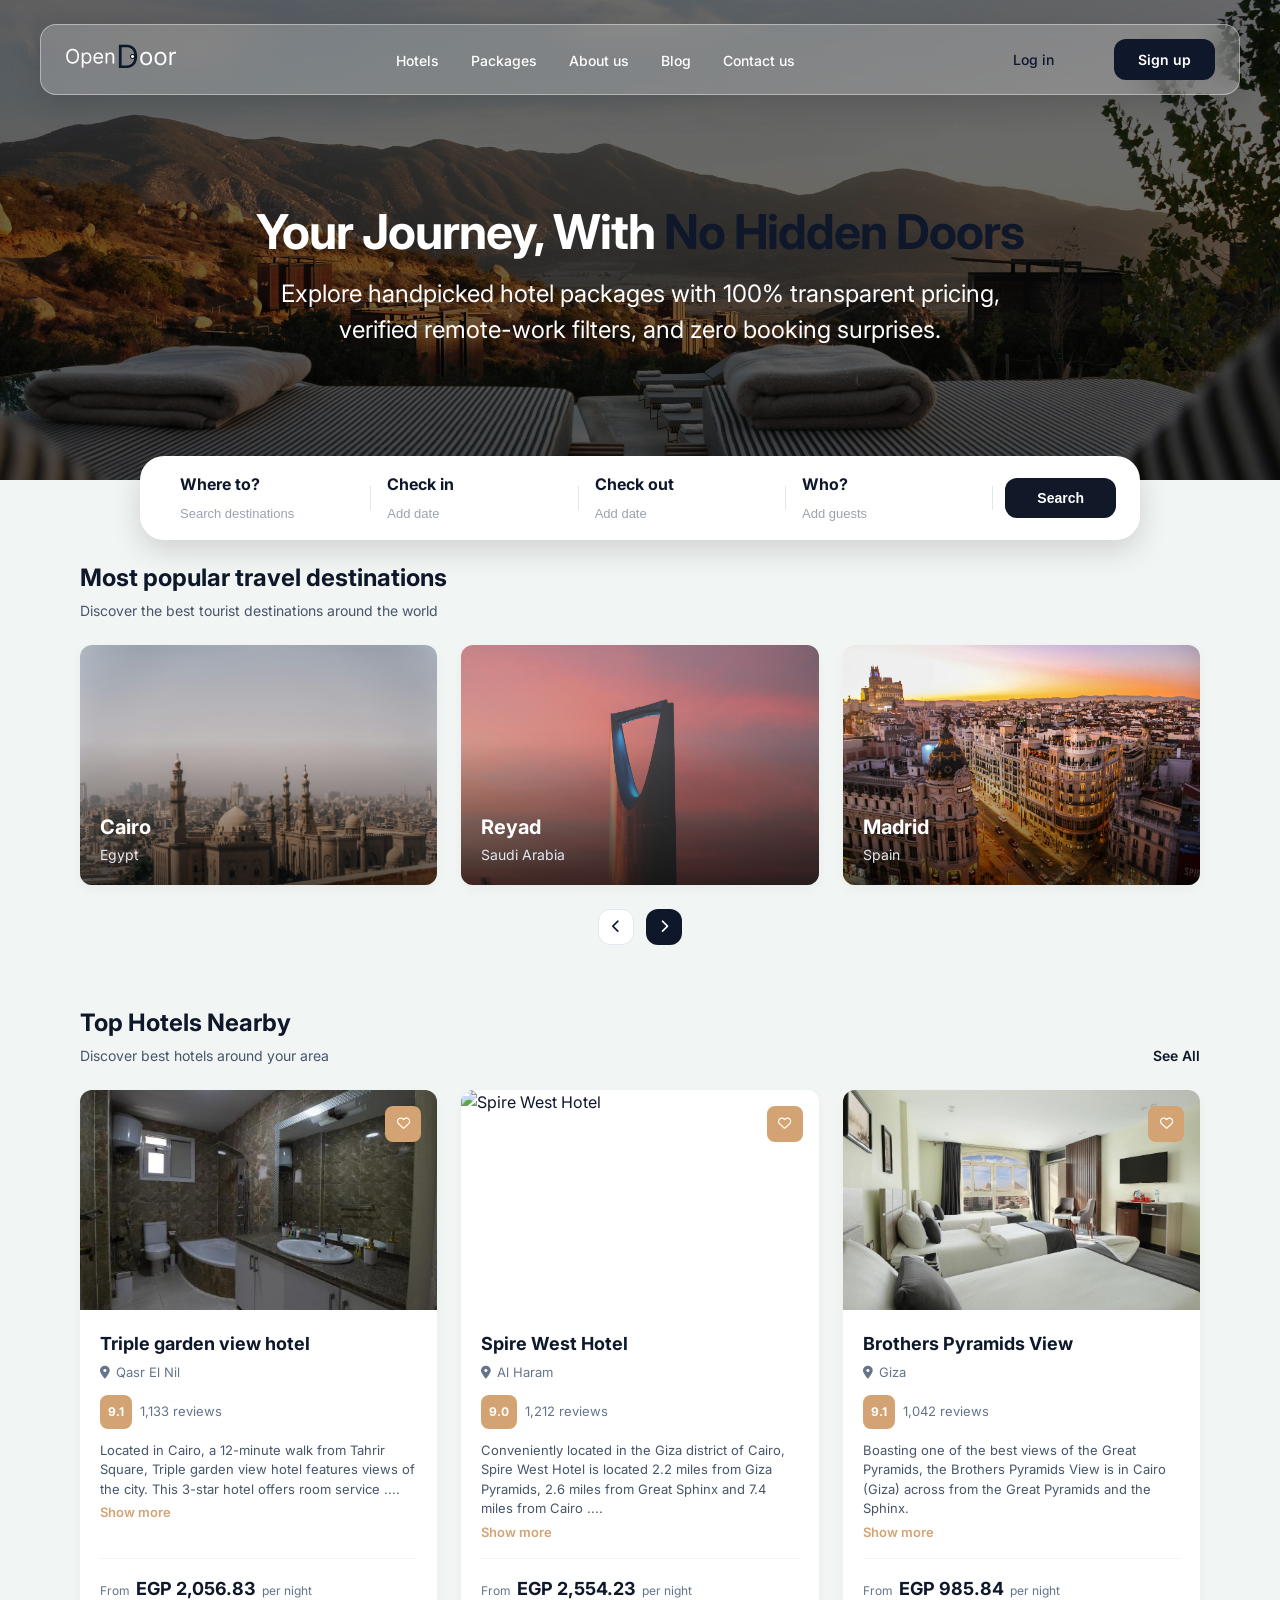
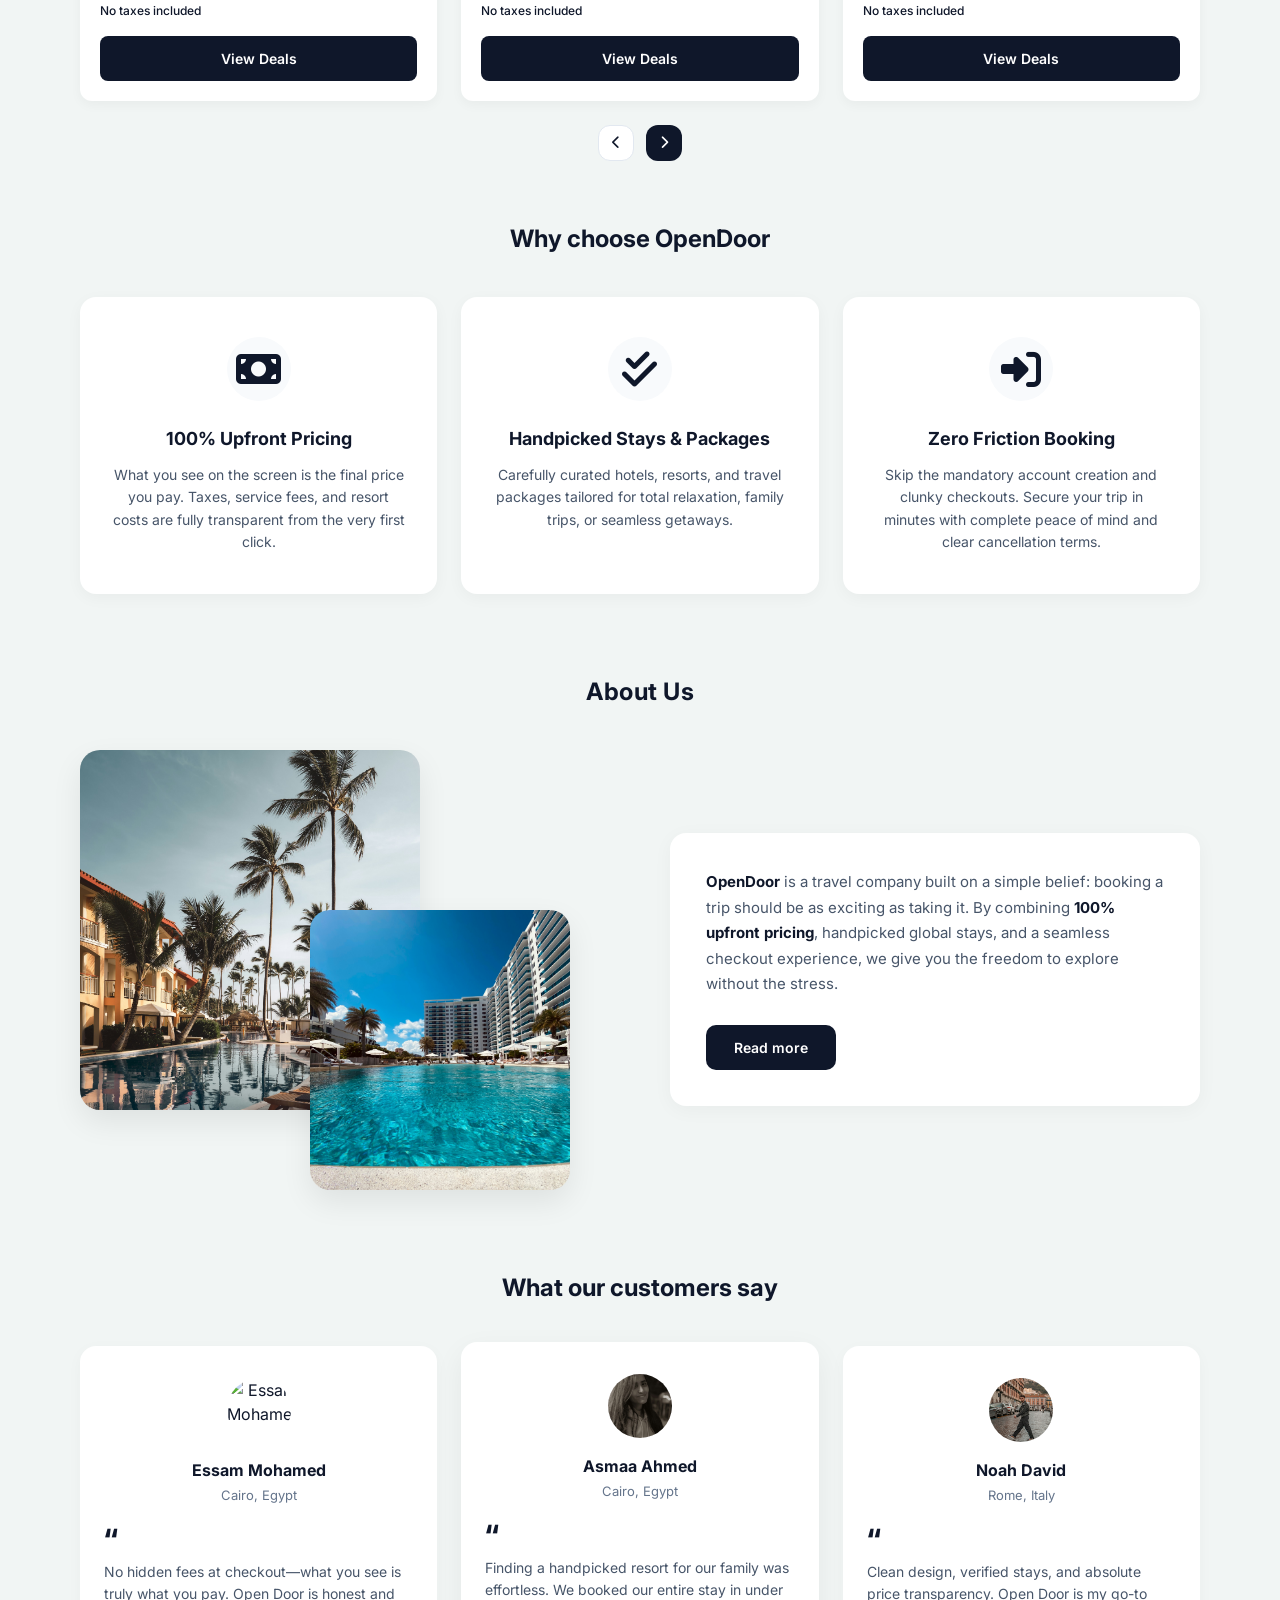
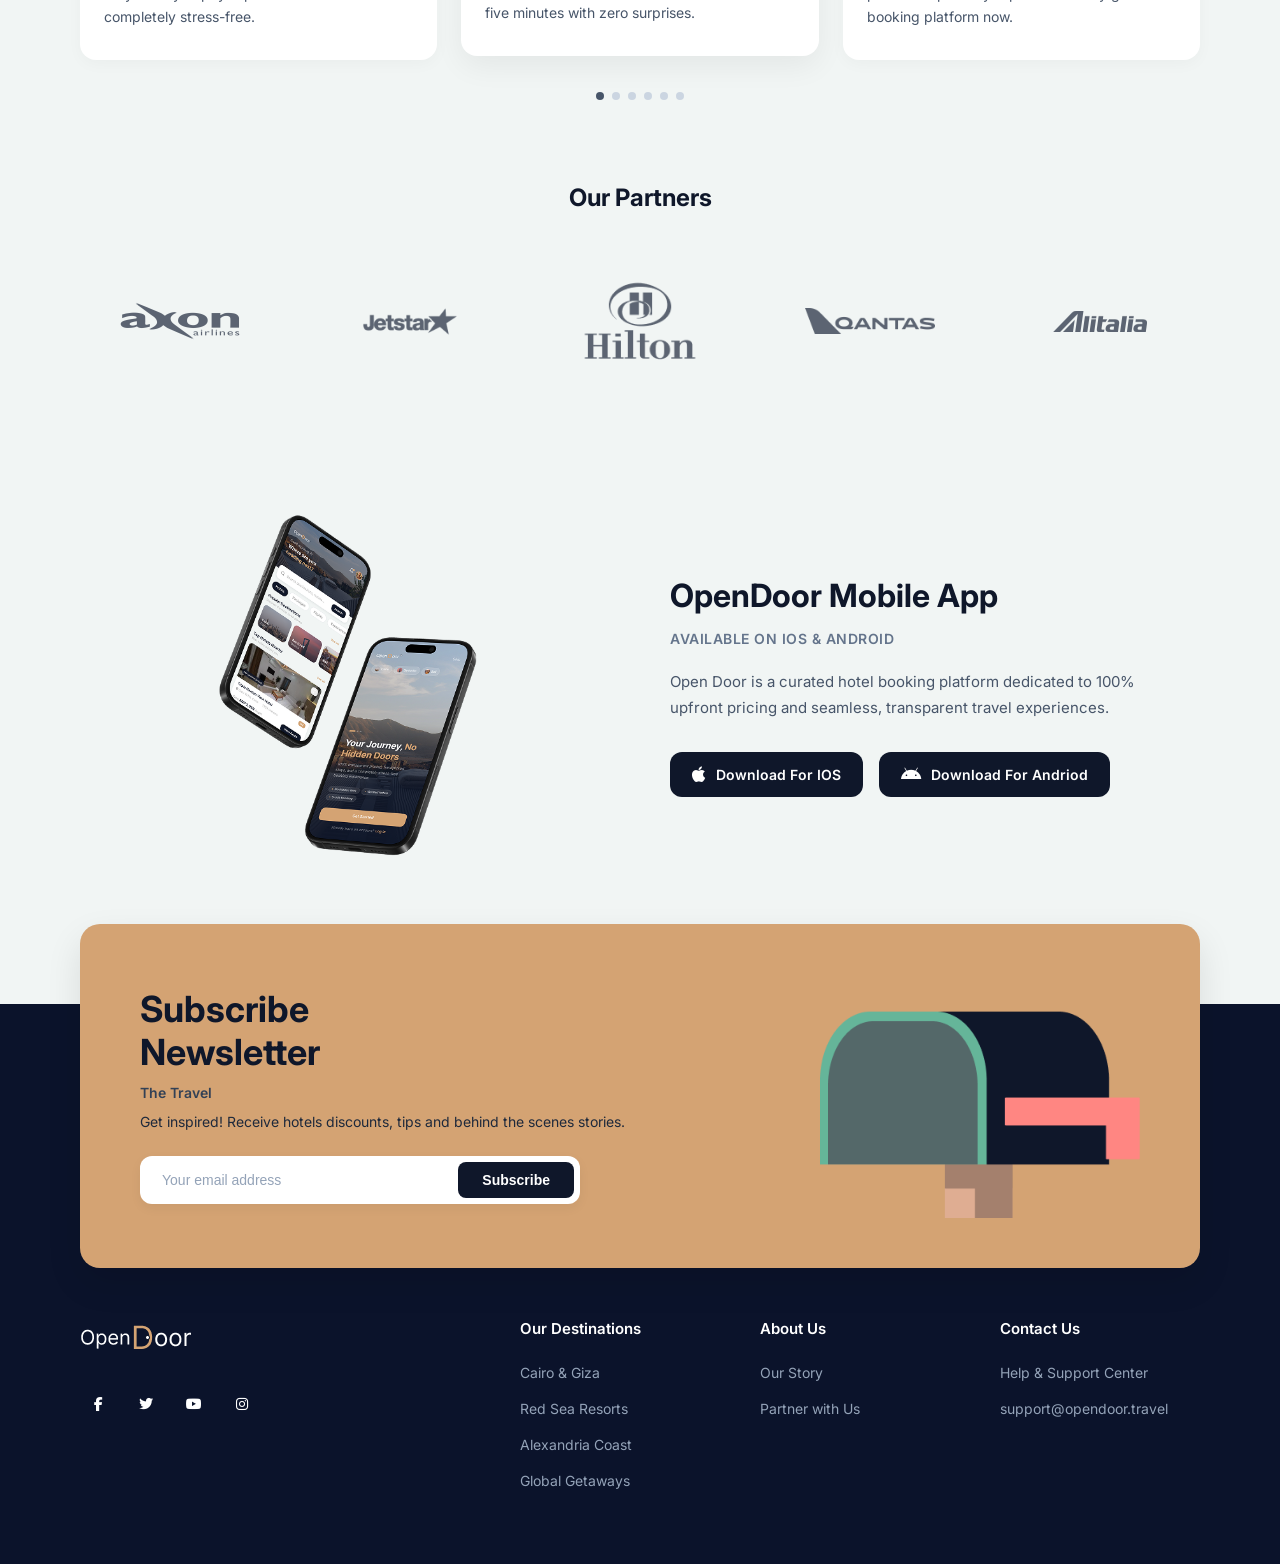
==== index.html @ a9e04923 "Home and Listing page are done." ====
<!DOCTYPE html>
<html lang="en">
<head>
    <meta charset="UTF-8">
    <meta name="viewport" content="width=device-width, initial-scale=1.0">
    <title>OpenDoor</title>
    <link rel="stylesheet" href="css/style.css">
    <!-- Inter Font -->
    <link rel="preconnect" href="https://fonts.googleapis.com">
    <link rel="preconnect" href="https://fonts.gstatic.com" crossorigin>
    <link href="https://fonts.googleapis.com/css2?family=Inter:ital,opsz,wght@0,14..32,100..900;1,14..32,100..900&display=swap" rel="stylesheet">
    <!-- Font awesome -->
    <link rel="stylesheet" href="https://cdnjs.cloudflare.com/ajax/libs/font-awesome/6.4.0/css/all.min.css">
</head>
<body>

    <!-- Hero Section -->
     <section class="hero-section">
        <!-- Navigation Bar -->
        <nav class="navbar">
            <!-- 1. Left Column: Logo -->
            <div class="nav-left">
                <a href="index.html" class="logo"><img src="assets/imgs/Logo Nav.png" alt="OpenDoor Logo"></a>
            </div>

            <!-- 2. Middle Column: Navigation Links -->
            <ul class="nav-links">
                <li><a href="hotels.html" class="active">Hotels</a></li>
                <li><a href="index.html#packages">Packages</a></li>
                <li><a href="index.html#about">About us</a></li>
                <li><a href="#">Blog</a></li>
                <li><a href="index.html">Contact us</a></li>
            </ul>

            <!-- 3. Right Column: Auth Buttons -->
            <div class="nav-right">
                <a href="login.html" class="login-btn">Log in</a>
                <a href="signup.html" class="signup-btn">Sign up</a>
            </div>
        </nav>

         <!-- Hero Content -->
         <div class="hero-content">
            <h1 class="hero-title">Your Journey, With <span>No Hidden Doors</span></h1>
            <p class="hero-subtitle">Explore handpicked hotel packages with 100% transparent pricing, verified remote-work filters, and zero booking surprises.</p>   
         </div>

         <!-- Search Bar -->
          <div class="search-bar-container">
            <!-- Search details (Where to, Check in, Check out, Who) -->
            <div class="search-field">
                <span class="search-label">Where to?</span>
                <input type="text" class="search-input" placeholder="Search destinations"> 
            </div>
            <div class="search-field">
                <span class="search-label">Check in</span>
                <input type="text" class="search-input" placeholder="Add date"> 
            </div>
            <div class="search-field">
                <span class="search-label">Check out</span>
                <input type="text" class="search-input" placeholder="Add date"> 
            </div>
            <div class="search-field">
                <span class="search-label">Who?</span>
                <input type="text" class="search-input" placeholder="Add guests"> 
            </div>
            <!-- Search button -->
            <button class="search-submit-btn">Search</button>
          </div>
     </section>

    <!-- Most Popular destinations -->
      <section class="destinations-section">
        <!-- section header -->
         <div class="section-header">
            <h2>Most popular travel destinations</h2>
            <p>Discover the best tourist destinations around the world</p>
         </div>

         <!-- destinations container -->
          <div class="destinations-grid">
            <!-- card 1 -->
             <article class="destination-card">
                <div class="destination-img-wrap">
                    <img src="assets/imgs/Cairo.jpg" alt="Cairo & Giza area">
                    <div class="destination-overlay">
                        <h3>Cairo</h3>
                        <p>Egypt</p>
                    </div>
                </div>
             </article>

             <!-- card 2 -->
             <article class="destination-card">
                <div class="destination-img-wrap">
                    <img src="assets/imgs/Reyad.jpg" alt="Reyad">
                    <div class="destination-overlay">
                        <h3>Reyad</h3>
                        <p>Saudi Arabia</p>
                    </div>
                </div>
             </article>
             
             <!-- card 3 -->
             <article class="destination-card">
                <div class="destination-img-wrap">
                    <img src="assets/imgs/Madrid.jpg" alt="Madrid">
                    <div class="destination-overlay">
                        <h3>Madrid</h3>
                        <p>Spain</p>
                    </div>
                </div>
             </article>
          </div>

          <!-- Section Navigation Arrows -->
          <div class="section-arrows">
              <button class="arrow-btn prev-btn" aria-label="Previous">
                  <i class="fa-solid fa-chevron-left"></i>
              </button>
              <button class="arrow-btn next-btn" aria-label="Next">
                  <i class="fa-solid fa-chevron-right"></i>
              </button>
          </div>
      </section>
      
      
      <!-- Top Hotels Neatby -->

      <section class="hotels-section">
        <!-- Section header  -->
         <div class="hotels-header-row">
            <div class="section-header">
                <h2>Top Hotels Nearby</h2>
                <p>Discover best hotels around your area</p>
            </div>
            <a href="hotels.html" class="see-all-link">See All</a>
         </div>

         <!-- Hotels Container -->
          <div class="hotels-grid">
            <!-- Card 1 -->
             <article class="hotel-card">
                <!-- Image of the card -->
                <div class="hotel-img-wrap">
                    <img src="assets/imgs/Triple hotel/1.jpg" alt="Trip garden view hotel">
                    <button class="wishlist-btn" aria-label="Add to wishlist">
                        <i class="fa-regular fa-heart"></i>
                    </button>
                </div>

                <!-- Content of the card -->
                <div class="hotel-card-content">
                    <!-- Title & Location -->
                    <h3>Triple garden view hotel</h3>
                    <p class="hotel-location"><i class="fa-solid fa-location-dot"></i> Qasr El Nil</p>

                    <!-- Rating -->
                    <div class="hotel-rating-row">
                        <span class="rating-badge">9.1</span>
                        <span class="review-count">1,133 reviews</span>
                    </div>

                    <p class="hotel-snippet">Located in Cairo, a 12-minute walk from Tahrir Square, Triple garden view hotel features views of the city. This 3-star hotel offers room service ....</p>
                    <a href="property-details.html" class="show-more-link">Show more</a>
                    
                    <div class="hotel-price-row">
                        <span class="price-from">From</span>
                        <span class="price-value">EGP 2,056.83</span>
                        <span class="price-per">per night</span> 
                    </div>

                    <p class="tax-status">No taxes included</p>
                    <a href="property-details.html" class="view-deals-btn">View Deals</a>
                </div>
             </article>

             <!-- Card 2 -->
            <article class="hotel-card">
                <div class="hotel-img-wrap">
                    <img src="assets/imgs/Spire Hotel/fatih-beki-cIXV31-nw6w-unsplash.jpg" alt="Spire West Hotel">
                    <button class="wishlist-btn" aria-label="Add to wishlist">
                        <i class="fa-regular fa-heart"></i>
                    </button>
                </div>
                <div class="hotel-card-content">
                    <h3>Spire West Hotel</h3>
                    <p class="hotel-location"><i class="fa-solid fa-location-dot"></i> Al Haram</p>
                    <div class="hotel-rating-row">
                        <span class="rating-badge">9.0</span>
                        <span class="review-count">1,212 reviews</span>
                    </div>
                    <p class="hotel-snippet">Conveniently located in the Giza district of Cairo, Spire West Hotel is located 2.2 miles from Giza Pyramids, 2.6 miles from Great Sphinx and 7.4 miles from Cairo ....</p>
                    <a href="property-details.html" class="show-more-link">Show more</a>
                    
                    <div class="hotel-price-row">
                        <span class="price-from">From</span>
                        <span class="price-value">EGP 2,554.23</span>
                        <span class="price-per">per night</span>
                    </div>
                    <p class="tax-status">No taxes included</p>
                    
                    <a href="property-details.html" class="view-deals-btn">View Deals</a>
                </div>
            </article>

            <!-- Card 3 -->
            <article class="hotel-card">
                <div class="hotel-img-wrap">
                    <img src="assets/imgs/Brothers view hotel/337170603.jpg" alt="Brothers Pyramids View">
                    <button class="wishlist-btn" aria-label="Add to wishlist">
                        <i class="fa-regular fa-heart"></i>
                    </button>
                </div>
                <div class="hotel-card-content">
                    <h3>Brothers Pyramids View</h3>
                    <p class="hotel-location"><i class="fa-solid fa-location-dot"></i> Giza</p>
                    <div class="hotel-rating-row">
                        <span class="rating-badge">9.1</span>
                        <span class="review-count">1,042 reviews</span>
                    </div>
                    <p class="hotel-snippet">Boasting one of the best views of the Great Pyramids, the Brothers Pyramids View is in Cairo (Giza) across from the Great Pyramids and the Sphinx.</p>
                    <a href="property-details.html" class="show-more-link">Show more</a>
                    
                    <div class="hotel-price-row">
                        <span class="price-from">From</span>
                        <span class="price-value">EGP 985.84</span>
                        <span class="price-per">per night</span>
                    </div>
                    <p class="tax-status">No taxes included</p>
                    
                    <a href="property-details.html" class="view-deals-btn">View Deals</a>
                </div>
            </article>
          </div>

          <!-- Section Navigation Arrows -->
          <div class="section-arrows">
                <button class="arrow-btn prev-btn" aria-label="Previous">
                    <i class="fa-solid fa-chevron-left"></i>
                </button>
                <button class="arrow-btn next-btn" aria-label="Next">
                    <i class="fa-solid fa-chevron-right"></i>
                </button>
          </div>
      </section>

      <!-- Why choose opendoor -->
       <section class="value-prop-section">
            <!-- section header -->
            <h2 class="section-title-center">Why choose OpenDoor</h2>

            <!-- Feature grid container -->
             <div class="features-grid">
                <!-- Card 1 -->
                 <article class="feature-card">
                    <div class="feature-icon-wrap">
                        <i class="fa-solid fa-money-bill"></i>
                    </div>

                    <h3>100% Upfront Pricing</h3>
                    <p>What you see on the screen is the final price you pay. Taxes, service fees, and resort costs are fully transparent from the very first click.</p>
                 </article>
                <!-- Card 2 -->
                 <article class="feature-card">
                    <div class="feature-icon-wrap">
                        <i class="fa-solid fa-check-double"></i>
                    </div>

                    <h3>Handpicked Stays & Packages</h3>
                    <p>Carefully curated hotels, resorts, and travel packages tailored for total relaxation, family trips, or seamless getaways.</p>
                 </article>
                <!-- Card 3 -->
                 <article class="feature-card">
                    <div class="feature-icon-wrap">
                        <i class="fa-solid fa-right-to-bracket"></i>
                    </div>

                    <h3>Zero Friction Booking</h3>
                    <p>Skip the mandatory account creation and clunky checkouts. Secure your trip in minutes with complete peace of mind and clear cancellation terms.</p>
                 </article>
        </section>


        <!-- About us section  -->
        <section id="about" class="about-section">
            <!-- Section Title Centered at Top -->
            <h2 class="about-section-title">About Us</h2>

            <!-- Main Grid Container (Images Left, Content Right) -->
            <div class="about-container">
                <!-- Left column: Overlapping Images -->
                <div class="about-images-col">
                    <div class="about-img-card img-card-large">
                        <img src="assets/imgs/about us 1.jpg" alt="Resort pool and palm trees">
                    </div>

                    <div class="about-img-card img-card-small">
                        <img src="assets/imgs/about us 2.jpg" alt="Modern hotel pool view">
                    </div>
                </div>

                <!-- Right column: Content Box -->
                <div class="about-content-col">
                    <div class="about-card-box">
                        <p>
                            <strong>OpenDoor</strong> is a travel company built on a simple belief: booking a trip should be as exciting as taking it. By combining <strong>100% upfront pricing</strong>, handpicked global stays, and a seamless checkout experience, we give you the freedom to explore without the stress.
                        </p>
                        <a href="about.html" class="read-more-btn">Read more</a>
                    </div>
                </div>
            </div>
        </section>

        <!-- Customers testimonials -->
         <section class="testimonials-section">
        <!-- Section Title Centered -->
        <h2 class="testimonials-section-title">What our customers say</h2>

        <!-- Testimonials Grid Container -->
        <div class="testimonials-grid">
            <!-- Testimonial Card 1 -->
            <article class="testimonial-card">
                <div class="testimonial-avatar">
                    <img src="assets/imgs/People/chris-andrawes-8uQMjEZ-LBQ-unsplash.jpg" alt="Essam Mohamed">
                </div>
                <h3>Essam Mohamed</h3>
                <p class="testimonial-location">Cairo, Egypt</p>
                <div class="testimonial-quote-box">
                    <span class="quote-icon">“</span>
                    <p class="testimonial-text">No hidden fees at checkout—what you see is truly what you pay. Open Door is honest and completely stress-free.</p>
                </div>
            </article>

            <!-- Testimonial Card 2 (Active/Highlighted Center Card) -->
            <article class="testimonial-card testimonial-card-active">
                <div class="testimonial-avatar">
                    <img src="assets/imgs/People/lisa-marie-theck-ov2d67meq4c-unsplash.jpg" alt="Asmaa Ahmed">
                </div>
                <h3>Asmaa Ahmed</h3>
                <p class="testimonial-location">Cairo, Egypt</p>
                <div class="testimonial-quote-box">
                    <span class="quote-icon">“</span>
                    <p class="testimonial-text">Finding a handpicked resort for our family was effortless. We booked our entire stay in under five minutes with zero surprises.</p>
                </div>
            </article>

            <!-- Testimonial Card 3 -->
            <article class="testimonial-card">
                <div class="testimonial-avatar">
                    <img src="assets/imgs/People/juan-boche-UD1GWGl1tk4-unsplash.jpg" alt="Noah David">
                </div>
                <h3>Noah David</h3>
                <p class="testimonial-location">Rome, Italy</p>
                <div class="testimonial-quote-box">
                    <span class="quote-icon">“</span>
                    <p class="testimonial-text">Clean design, verified stays, and absolute price transparency. Open Door is my go-to booking platform now.</p>
                </div>
            </article>
        </div>

        <!-- Carousel Pagination Dots -->
        <div class="carousel-dots">
            <span class="dot active"></span>
            <span class="dot"></span>
            <span class="dot"></span>
            <span class="dot"></span>
            <span class="dot"></span>
            <span class="dot"></span>
        </div>
    </section>

    <!-- Our Partners Section                      -->
    <section class="partners-section">
        <!-- Section Title Centered -->
        <h2 class="partners-section-title">Our Partners</h2>

        <!-- Partners Logos Row Container -->
        <div class="partners-row">
            <div class="partner-logo-item">
                <img src="assets/imgs/Brands/image 27.png" alt="Axon Airlines">
            </div>
            <div class="partner-logo-item">
                <img src="assets/imgs/Brands/image 28.png" alt="Jetstar">
            </div>
            <div class="partner-logo-item">
                <img src="assets/imgs/Brands/Group 64.png" alt="Hilton">
            </div>
            <div class="partner-logo-item">
                <img src="assets/imgs/Brands/image 30.png" alt="Qantas">
            </div>
            <div class="partner-logo-item">
                <img src="assets/imgs/Brands/image 31.png" alt="Alitalia">
            </div>
        </div>
    </section>

    <!-- Mobile app -->
    <section class="app-promo-section">
        <!-- Left Column: Mockup Phones -->
        <div class="app-phones-col">
            <img src="assets/imgs/iPhone 16.png" alt="Mockup">
        </div>

        <!-- Right Column: Content & Download Buttons -->
        <div class="app-content-col">
            <h2>OpenDoor Mobile App</h2>
            <p class="app-subtitle">Available on IOS & Android</p>
            <p class="app-description">
                Open Door is a curated hotel booking platform dedicated to 100% upfront pricing and seamless, transparent travel experiences.
            </p>
            <div class="app-buttons-row">
                <a href="#" class="app-store-btn">
                    <i class="fa-brands fa-apple"></i>
                    <span>Download For IOS</span>
                </a>
                <a href="#" class="app-store-btn">
                    <i class="fa-brands fa-android"></i>
                    <span>Download For Andriod</span>
                </a>
            </div>
        </div>
    </section>

    <!-- Newsletter & footer  -->

    <footer class="site-footer-wrapper">
        <!-- Banner -->
         <div class="newsletter-banner">
            <div class="newsletter-content">
                <h2>Subscribe<br>Newsletter</h2>
                <p class="newsletter-brand">The Travel</p>
                <p class="newsletter-sub">Get inspired! Receive hotels discounts, tips and behind the scenes stories.</p>
                
                <form class="newsletter-form" action="#" method="POST">
                    <input type="email" placeholder="Your email address" required>
                    <button type="submit">Subscribe</button>
                </form>
            </div>

            <div class="newsletter-graphic">
                <img src="assets/imgs/emojione-v1_open-mailbox-with-lowered-flag.png" alt="Mailbox illustration">
            </div>
         </div>

         <!-- Footer navigation -->
          <div class="footer-container">
            <!-- Brand Column -->
            <div class="footer-col brand-col">
                <a href="index.html" class="footer-logo"><img src="assets/imgs/Logo Footer.png" alt=""></a>
                <div class="social-links">
                    <a href="#" aria-label="Facebook"><i class="fa-brands fa-facebook-f"></i></a>
                    <a href="#" aria-label="Twitter"><i class="fa-brands fa-twitter"></i></a>
                    <a href="#" aria-label="YouTube"><i class="fa-brands fa-youtube"></i></a>
                    <a href="#" aria-label="Instagram"><i class="fa-brands fa-instagram"></i></a>
                </div>
            </div>

            <!-- Destinations Column -->
            <div class="footer-col">
                <h4>Our Destinations</h4>
                <ul>
                    <li><a href="#">Cairo & Giza</a></li>
                    <li><a href="#">Red Sea Resorts</a></li>
                    <li><a href="#">Alexandria Coast</a></li>
                    <li><a href="#">Global Getaways</a></li>
                </ul>
            </div>

            <!-- About Us Column -->
            <div class="footer-col">
                <h4>About Us</h4>
                <ul>
                    <li><a href="#">Our Story</a></li>
                    <li><a href="#">Partner with Us</a></li>
                </ul>
            </div>

            <!-- Contact Us Column -->
            <div class="footer-col">
                <h4>Contact Us</h4>
                <ul>
                    <li><a href="#">Help & Support Center</a></li>
                    <li><a href="mailto:support@opendoor.travel">support@opendoor.travel</a></li>
                </ul>
            </div>
        </div>

    </footer>


</body>
</html>
---- css/style.css ----
* {
    margin: 0;
    padding: 0;
    box-sizing: border-box;
}

body {
    font-family: "Inter", sans-serif;
    font-optical-sizing: auto;
    font-style: normal;
    color: var(--text-dark);
    background-color: #F1F5F4;
    color:#0F172A;
    line-height: 1.5;
}

/* -------------------------------- */
/* Hero section */

.hero-section {
    position: relative;
    width: 100%;
    height: 480px;
    background: url('../assets/imgs/Headerimg.jpg') no-repeat center center;
    background-size: cover;
    display: flex;
    flex-direction: column;
    justify-content: space-between;
    align-items: center;
    padding: 24px 40px 0px 40px;
    overflow: visible;
}

/* Dark overlay to make text pop against the background image */
.hero-section::after {
    content: '';
    position: absolute;
    inset: 0;
    background: rgba(0, 0, 0, 0.58);
    z-index: 1; 
}

/* Ensure all content sits above the overlay */
.hero-section > * {
    z-index: 2;
}
/* Specific adjustment for the listing hero layout */
.listing-hero {
    height: 320px;
    margin-bottom: 80px; /* Creates space for the negative-margin search bar below */
}

/* Adjust search bar positioning for the listing hero */
.listing-hero .search-bar-container {
    margin-bottom: -50px; /* Pulls it down nicely over the section edge */
}

/* -------------------------------- */
/* Navigation Bar */

.navbar {
    width: 100%;
    max-width: 1280px;
    background: rgba(255, 255, 255, 0.22);
    backdrop-filter: blur(16px);
    -webkit-backdrop-filter: blur(16px);    
    border: 1px solid rgba(255, 255, 255, 0.4);
    box-shadow: 0 8px 32px 0 rgba(0, 0, 0, 0.15); /* Soft depth shadow */
    border-radius: 16px;
    padding: 12px 24px;
    display: grid;
    grid-template-columns: auto 1fr auto;
    align-items: center;
}

.nav-left, .nav-right {
    display: flex;
    align-items: center;
    gap: 60px;
}

.nav-links {
    display: flex;
    justify-content: center;
    gap: 32px;
    list-style: none;
}

.nav-links a {
    text-decoration: none;
    color: #FFFFFF ;
    font-size: 14px;
    font-weight: 500;
    transition: color 0.2s ease;
}

.nav-links a:hover {
    color: #0F172A;
}

.auth-links {
    display: flex;
    align-items: center;
    gap: 24px;
}

.login-btn {
    text-decoration: none;
    color: #0F172A;
    font-size: 14px;
    font-weight: 500;
}

.signup-btn {
    text-decoration: none;
    background-color: #0F172A;
    color: #ffffff;
    font-size: 14px;
    font-weight: 600;
    padding: 10px 24px;
    border-radius: 12px;
    transition: background 0.2s ease;
}

.signup-btn:hover {
    background-color: #FFFFFF;
    color: #0F172A;
}

/* -------------------------------- */
/*Hero content*/

.hero-content {
    text-align: center;
    color:#FFFFFF;
    max-width: 900px;
    margin-top: auto;
    margin-bottom: auto;
}

.hero-title {
    font-size: 48px;
    font-weight: 700;
    line-height: 1.2;
    margin-bottom: 16px;
    letter-spacing: -1px;
}

.hero-title span {
    color: #0F172A;
}

.hero-subtitle {
    font-size: 24px;
    font-weight: 400;
    line-height: 1.5;
    max-width: 750px;
    margin: 0 auto;
}

/* -------------------------------- */
/*Search bar*/

.search-bar-container {
    width: 100%;
    max-width: 1000px;
    background: #FFFFFF;
    border-radius: 24px;
    padding: 16px 24px;
    display: flex;
    align-items: center;
    justify-content: space-between;
    box-shadow: 0 10px 30px rgba(0, 0, 0, 0.15);
    position: relative;
    margin-bottom: -60px; 
    z-index: 10;
}

.search-field {
    flex: 1;
    padding: 0 16px;
    position: relative;
}

.search-field:not(:last-child)::after {
    content: '';
    position: absolute;
    right: 0;
    top: 50%;
    transform: translateY(-50%);
    height: 24px;
    width: 1px;
    background-color: #E5E7EB;
}

.search-label {
    font-size: 16px;
    font-weight: 700;
    color: #0F172A;
    margin-bottom: 4px;
    display: block;
}

.search-input {
    width: 100%;
    border: none;
    outline: none;
    font-size: 13px;
    color: #6B7280;
    background: transparent;
}

.search-input::placeholder {
    color: #9CA3AF;
}

.search-submit-btn {
    background-color: #111827;
    color: #ffffff;
    border: none;
    padding: 12px 32px;
    border-radius: 12px;
    font-size: 14px;
    font-weight: 600;
    cursor: pointer;
    transition: background 0.2s ease;
    margin-left: 12px;
}

.search-submit-btn:hover {
    background-color: #1F2937;
}




/* -------------------------------- */
/*Popular Destinations section*/

.destinations-section {
    max-width: 1200px;
    margin: 80px auto 40px auto;
    padding: 0 40px;
}

.section-header {
    text-align: left;
    margin-bottom: 24px;
}

.section-header h2 {
    font-size: 24px;
    font-weight: 700;
    color: #0F172A;
    margin-bottom: 4px;
}

.section-header p {
    font-size: 14px;
    color: #475569;  
    font-weight: 400;  
}

.destinations-grid {
    display: grid;
    grid-template-columns: repeat(3, 1fr);
    gap: 24px;
}

/* Fixed class name from .destinations-card to .destination-card */
.destination-card {
    background: #FFFFFF;
    border-radius: 12px;
    overflow: hidden;
    box-shadow: 0 4px 12px rgba(0, 0, 0, 0.04);
    position: relative; /* Anchor for absolute elements inside */
    transition: transform 0.2s ease, box-shadow 0.2s ease;    
}

.destination-card:hover {
    transform: translateY(-4px);
    box-shadow: 0 10px 20px rgba(0, 0, 0, 0.08);
}

.destination-img-wrap {
    position: relative; /* Critical: anchors the gradient and text overlay */
    width: 100%;
    height: 240px;
}

.destination-img-wrap img {
    width: 100%;
    height: 100%;
    object-fit: cover;
}

/* Gradient overlay to make the text readable over the image */
.destination-img-wrap::after {
    content: '';
    position: absolute;
    inset: 0;
    background: linear-gradient(180deg, rgba(0, 0, 0, 0) 40%, rgba(0, 0, 0, 0.65) 100%);
}

/* Text overlay positioned on top of the image */
.destination-overlay {
    position: absolute;
    bottom: 20px;
    left: 20px;
    z-index: 2;
    color: #FFFFFF;
}

.destination-overlay h3 {
    font-size: 20px;
    font-weight: 700;
    margin-bottom: 2px;
    color: #FFFFFF;
}

.destination-overlay p {
    font-size: 14px;
    font-weight: 400;
    color: #E2E8F0;
}

/* -------------------------------- */
/* Section Navigation Arrows        */

.section-arrows {
    display: flex;
    justify-content: center;
    align-items: center;
    gap: 12px;
    margin-top: 24px;
}

.arrow-btn {
    width: 36px;
    height: 36px;
    border-radius: 12px;
    border: none;
    display: flex;
    align-items: center;
    justify-content: center;
    cursor: pointer;
    transition: background 0.2s ease, transform 0.2s ease;
}

/* Left Arrow  */
.arrow-btn.prev-btn {
    background-color: #FFFFFF;
    color: #0F172A;
    border: 1px solid #E2E8F0;
}

/* Right Arrow*/
.arrow-btn.next-btn {
    background-color: #0F172A;
    color: #FFFFFF;
}

.arrow-btn:hover {
    transform: scale(1.05);
}


/* -------------------------------- */
/* Top Hotels Nearby Section*/

.hotels-section {
    max-width: 1200px;
    margin: 60px auto;
    padding: 0 40px;
}

.hotels-header-row {
    display: flex;
    justify-content: space-between;
    align-items: flex-end;
    margin-bottom: 24px;
    text-align: left;
}

.hotels-header-row .section-header {
    margin-bottom: 0;
}

.see-all-link {
    font-size: 14px;
    font-weight: 600;
    color: #0F172A;
    text-decoration: none;
}

.see-all-link:hover {
    text-decoration: underline;
}

.hotels-grid {
    display: grid;
    grid-template-columns: repeat(3, 1fr);
    gap: 24px;
}

.hotel-card {
    background: #FFFFFF;
    border-radius: 12px;
    overflow: hidden;
    box-shadow: 0 4px 12px rgba(0, 0, 0, 0.04);
    display: flex;
    flex-direction: column;
    transition: transform 0.2s ease, box-shadow 0.2s ease;
}

.hotel-card:hover {
    transform: translateY(-4px);
    box-shadow: 0 10px 20px rgba(0, 0, 0, 0.08);
}

.hotel-img-wrap {
    position: relative;
    width: 100%;
    height: 220px;
}

.hotel-img-wrap img {
    width: 100%;
    height: 100%;
    object-fit: cover;
}

.wishlist-btn {
    position: absolute;
    top: 16px;
    right: 16px;
    width: 36px;
    height: 36px;
    background: #D4A373;
    backdrop-filter: blur(4px);
    border: none;
    border-radius: 8px;
    display: flex;
    align-items: center;
    justify-content: center;
    color: #FFFFFF;  
    cursor: pointer;
    transition: transform 0.2s ease;
}

.wishlist-btn:hover {
    transform: scale(1.1);
}

.hotel-card-content {
    padding: 20px;
    display: flex;
    flex-direction: column;
    flex-grow: 1;
}

.hotel-card-content h3 {
    font-size: 18px;
    font-weight: 700;
    color: #0F172A;
    margin-bottom: 6px;
}

.hotel-location {
    font-size: 13px;
    color: #64748B;
    margin-bottom: 12px;
    display: flex;
    align-items: center;
    gap: 6px;
}

.hotel-rating-row {
    display: flex;
    align-items: center;
    gap: 8px;
    margin-bottom: 12px;
}

.rating-badge {
    background-color: #D4A373;
    color: #FFFFFF;
    font-size: 12px;
    font-weight: 700;
    padding: 8px 8px;
    border-radius: 8px;
}

.review-count {
    font-size: 13px;
    color: #64748B;
}


.hotel-snippet {
    font-size: 13px;
    color: #475569;
    line-height: 1.5;
    margin-bottom: 4px;
}

.show-more-link {
    font-size: 13px;
    font-weight: 600;
    color: #D4A373;
    text-decoration: none;
    margin-bottom: 16px;
    display: inline-block;
}

.hotel-price-row {
    margin-top: auto;
    display: flex;
    align-items: baseline;
    gap: 6px;
    border-top: 1px solid #F1F5F9;
    padding-top: 16px;
}

.price-from {
    font-size: 12px;
    color: #64748B;
}

.price-value {
    font-size: 18px;
    font-weight: 700;
    color: #0F172A;
}

.price-per {
    font-size: 12px;
    color: #64748B;
}

.tax-status {
    font-size: 12px;
    color: #0F172A; 
    font-weight: 500;
    margin-bottom: 16px;
}

.view-deals-btn {
    width: 100%;
    background-color: #0F172A;
    color: #FFFFFF;
    text-align: center;
    padding: 12px;
    border-radius: 8px;
    font-size: 14px;
    font-weight: 600;
    text-decoration: none;
    transition: background-color 0.2s ease;
}

.view-deals-btn:hover {
    background-color: #1E293B;
}


/* -------------------------------- */
/* Why Choose OpenDoor Section */

.value-prop-section {
    max-width: 1200px;
    margin: 60px auto;
    padding: 0 40px;
    text-align: center;
}

.section-title-center {
    font-size: 24px;
    font-weight: 700;
    color: #0F172A;
    margin-bottom: 40px;    
}

.features-grid {
    display: grid;
    grid-template-columns: repeat(3, 1fr);
    gap: 24px;
}

.feature-card {
    background: #FFFFFF;
    border-radius: 16px;
    padding: 40px 30px;
    box-shadow: 0 4px 16px rgba(0, 0, 0, 0.04);
    display: flex;
    flex-direction: column;
    align-items: center;
    text-align: center;
    transition: transform 0.2s ease, box-shadow 0.2s ease;
}

.feature-card:hover {
    transform: translateY(-4px);
    box-shadow: 0 10px 24px rgba(0, 0, 0, 0.08);
}


.feature-icon-wrap {
    width: 64px;
    height: 64px;
    background-color: #F8FAFC; /* Soft subtle background for the icon circle */
    border-radius: 50%;
    display: flex;
    align-items: center;
    justify-content: center;
    margin-bottom: 24px;
    color: #0F172A;
    font-size: 40px;
}

.feature-card h3 {
    font-size: 18px;
    font-weight: 700;
    color: #0F172A;
    margin-bottom: 12px;
}

.feature-card p {
    font-size: 14px;
    color: #475569;
    line-height: 1.6;
}


/* -------------------------------- */
/* About Us Section */

.about-section {
    max-width: 1200px;
    margin: 80px auto;
    padding: 0 40px;
}

/* Centered section title at the top */
.about-section-title {
    font-size: 24px;
    font-weight: 700;
    color: #0F172A;
    letter-spacing: 0.5px;
    margin-bottom: 40px;
    text-align: center;
}

/* Grid container holding the images and text card side-by-side */
.about-container {
    display: grid;
    grid-template-columns: 1fr 1fr;
    gap: 60px;
    align-items: center;
}

/* Left column */
.about-images-col {
    position: relative; 
    height: 440px;
}

.about-img-card {
    border-radius: 20px;
    overflow: hidden;
    box-shadow: 0 12px 30px rgba(0, 0, 0, 0.08);
}

.about-img-card img {
    width: 100%;
    height: 100%;
    object-fit: cover;
}

/* Large image */
.img-card-large {
    width: 340px;
    height: 360px;
    position: absolute;
    top: 0;
    left: 0;
}

/* Small image */
.img-card-small {
    width: 260px;
    height: 280px;
    position: absolute;
    bottom: 0;
    right: 40px;  
}

/* Right column */
.about-content-col {
    display: flex;
    flex-direction: column;
}

.about-card-box {
    background: #FFFFFF;
    border-radius: 16px;
    padding: 36px;
    box-shadow: 0 4px 20px rgba(0, 0, 0, 0.04);
}

.about-card-box p {
    font-size: 15px;
    color: #475569;
    line-height: 1.7;
    margin-bottom: 28px;
}

.about-card-box p strong {
    color: #0F172A;
}

.read-more-btn {
    display: inline-block;
    background-color: #0F172A;
    color: #FFFFFF;
    padding: 12px 28px;
    border-radius: 10px;
    font-size: 14px;
    font-weight: 600;
    text-decoration: none;
    transition: background-color 0.2s ease;
}

.read-more-btn:hover {
    background-color: #1E293B;
}

/* -------------------------------- */
/* Testimonials Section             */

.testimonials-section {
    max-width: 1200px;
    margin: 80px auto;
    padding: 0 40px;
    text-align: center;
}

.testimonials-section-title {
    font-size: 24px;
    font-weight: 700;
    color: #0F172A;
    margin-bottom: 40px;
}

.testimonials-grid {
    display: grid;
    grid-template-columns: repeat(3, 1fr);
    gap: 24px;
    align-items: center;
}

.testimonial-card {
    background: #FFFFFF;
    border-radius: 16px;
    padding: 32px 24px;
    box-shadow: 0 4px 16px rgba(0, 0, 0, 0.03);
    text-align: center;
    display: flex;
    flex-direction: column;
    align-items: center;
    transition: transform 0.2s ease, box-shadow 0.2s ease;
}

/* Slightly elevated style for the active center card matching the design */
.testimonial-card-active {
    box-shadow: 0 10px 30px rgba(0, 0, 0, 0.06);
    transform: translateY(-4px);
}

.testimonial-avatar {
    width: 64px;
    height: 64px;
    border-radius: 50%;
    overflow: hidden;
    margin-bottom: 16px;
}

.testimonial-avatar img {
    width: 100%;
    height: 100%;
    object-fit: cover;
}

.testimonial-card h3 {
    font-size: 16px;
    font-weight: 700;
    color: #0F172A;
    margin-bottom: 4px;
}

.testimonial-location {
    font-size: 13px;
    color: #64748B;
    margin-bottom: 20px;
}

.testimonial-quote-box {
    text-align: left;
    width: 100%;
    position: relative;
}

.quote-icon {
    font-size: 32px;
    font-weight: 700;
    color: #0F172A;
    line-height: 1;
    display: block;
    margin-bottom: 4px;
}

.testimonial-text {
    font-size: 14px;
    color: #475569;
    line-height: 1.6;
}

/* Carousel Pagination Dots */
.carousel-dots {
    display: flex;
    justify-content: center;
    align-items: center;
    gap: 8px;
    margin-top: 32px;
}

.dot {
    width: 8px;
    height: 8px;
    background-color: #CBD5E1;
    border-radius: 50%;
    cursor: pointer;
    transition: background-color 0.2s ease, width 0.2s ease;
}

.dot.active {
    background-color: #475569;
    width: 8px;
    border-radius: 4px;
}

/* -------------------------------- */
/* Our Partners Section */

.partners-section {
    max-width: 1200px;
    margin: 80px auto;
    padding: 0 40px;
    text-align: center;
}

.partners-section-title {
    font-size: 24px;
    font-weight: 700;
    color: #0F172A;
    margin-bottom: 40px;
}

.partners-row {
    display: flex;
    justify-content: space-between;
    align-items: center;
    gap: 30px;
    flex-wrap: wrap;
}

.partner-logo-item {
    display: flex;
    align-items: center;
    justify-content: center;
    flex: 1;
    min-width: 120px;
}

.partner-logo-item img {
    max-width: 130px;
    height: auto;
    object-fit: contain;
    opacity: 0.85;
    transition: opacity 0.2s ease;
    /* dark tone */
    filter: brightness(0) saturate(100%) invert(8%) sepia(29%) saturate(1630%) hue-rotate(185deg) brightness(95%) contrast(98%);
    opacity: 0.65;
    transition: opacity 0.2s ease, filter 0.2s ease;
}

.partner-logo-item img:hover {
    opacity: 1;
}

/* -------------------------------- */
/* Mobile App Promo Section         */

.app-promo-section {
    max-width: 1200px;
    margin: 100px auto;
    padding: 0 40px;
    display: grid;
    grid-template-columns: 1fr 1fr;
    gap: 60px;
    align-items: center;
}

/* Left Column: Mockup Image */
.app-phones-col {
    display: flex;
    justify-content: center;
    align-items: center;
}

.app-phones-col img {
    width: 100%;
    max-width: 680px;
    height: auto;
    object-fit: contain;
}

/* Right Column: Text and Buttons */
.app-content-col {
    display: flex;
    flex-direction: column;
    align-items: flex-start;
    text-align: left;
}

.app-content-col h2 {
    font-size: 32px;
    font-weight: 700;
    color: #0F172A;
    margin-bottom: 8px;
}

.app-subtitle {
    font-size: 14px;
    font-weight: 600;
    color: #64748B;
    margin-bottom: 20px;
    text-transform: uppercase;
    letter-spacing: 0.5px;
}

.app-description {
    font-size: 15px;
    color: #475569;
    line-height: 1.7;
    margin-bottom: 32px;
    max-width: 480px;
}

.app-buttons-row {
    display: flex;
    gap: 16px;
    flex-wrap: wrap;
}

.app-store-btn {
    display: flex;
    align-items: center;
    gap: 10px;
    background-color: #0F172A;
    color: #FFFFFF;
    padding: 12px 22px;
    border-radius: 12px;
    text-decoration: none;
    font-size: 14px;
    font-weight: 600;
    transition: background-color 0.2s ease, transform 0.2s ease;
}

.app-store-btn i {
    font-size: 18px;
}

.app-store-btn:hover {
    background-color: #1E293B;
    transform: translateY(-2px);
}

/* -------------------------------- */
/* Newsletter Banner & Footer       */

.site-footer-wrapper {
    background-color: #0B132B; /* Dark navy background matching your layout */
    padding: 0 40px 60px 40px;
    position: relative;
    margin-top: 120px;
}

/* Newsletter Banner Card */
.newsletter-banner {
    max-width: 1120px;
    margin: 0 auto;
    background-color: #D4A373; /* Warm sand banner color */
    border-radius: 20px;
    padding: 50px 60px;
    display: flex;
    justify-content: space-between;
    align-items: center;
    position: relative;
    top: -80px; /* Pulls the banner halfway up over the section boundary */
    box-shadow: 0 15px 35px rgba(0, 0, 0, 0.1);
}

.newsletter-content {
    max-width: 500px;
}

.newsletter-content h2 {
    font-size: 36px;
    font-weight: 700;
    color: #0F172A;
    line-height: 1.2;
    margin-bottom: 8px;
}

.newsletter-brand {
    font-size: 14px;
    font-weight: 600;
    color: #334155;
    margin-bottom: 8px;
}

.newsletter-sub {
    font-size: 14px;
    color: #1E293B;
    margin-bottom: 24px;
    line-height: 1.5;
}

.newsletter-form {
    display: flex;
    background: #FFFFFF;
    border-radius: 12px;
    padding: 6px;
    max-width: 440px;
    box-shadow: 0 4px 12px rgba(0, 0, 0, 0.05);
}

.newsletter-form input {
    flex-grow: 1;
    border: none;
    outline: none;
    padding: 10px 16px;
    font-size: 14px;
    color: #0F172A;
    background: transparent;
}

.newsletter-form input::placeholder {
    color: #94A3B8;
}

.newsletter-form button {
    background-color: #0F172A;
    color: #FFFFFF;
    border: none;
    padding: 10px 24px;
    border-radius: 8px;
    font-size: 14px;
    font-weight: 600;
    cursor: pointer;
    transition: background-color 0.2s ease;
}

.newsletter-form button:hover {
    background-color: #1E293B;
}

.newsletter-graphic {
    max-width: 320px;
}

.newsletter-graphic img {
    width: 100%;
    height: auto;
    display: block;
}

/* Footer Navigation Grid */
.footer-container {
    max-width: 1120px;
    margin: -30px auto 0 auto; /* Pulls footer up slightly to account for the overlapping banner offset */
    display: grid;
    grid-template-columns: 2fr 1fr 1fr 1fr;
    gap: 40px;
}

.footer-logo {
    font-size: 22px;
    font-weight: 700;
    color: #FFFFFF;
    text-decoration: none;
    display: inline-block;
    margin-bottom: 20px;
}

.social-links {
    display: flex;
    gap: 12px;
}

.social-links a {
    width: 36px;
    height: 36px;
    color: #FFFFFF;
    border-radius: 50%;
    display: flex;
    align-items: center;
    justify-content: center;
    text-decoration: none;
    font-size: 14px;
    transition: background-color 0.2s ease;
}

.social-links a:hover {
    background-color: rgba(255, 255, 255, 0.2);
}

.footer-col h4 {
    font-size: 15px;
    font-weight: 600;
    color: #FFFFFF;
    margin-bottom: 20px;
}

.footer-col ul {
    list-style: none;
}

.footer-col ul li {
    margin-bottom: 12px;
}

.footer-col ul li a {
    color: #94A3B8;
    text-decoration: none;
    font-size: 14px;
    transition: color 0.2s ease;
}

.footer-col ul li a:hover {
    color: #FFFFFF;
}

/* ------------------------------------------------ */
/* Hotels Listing Page Styles */

.listing-page-container {
    max-width: 1200px;
    margin: 40px auto;
    padding: 0 40px;
}

/* Breadcrumbs */
.breadcrumbs {
    display: flex;
    align-items: center;
    gap: 10px;
    font-size: 14px;
    color: #0F172A;
    margin-bottom: 30px;
}

.breadcrumbs a {
    color: #0F172A;
    text-decoration: none;
    font-weight: 500;
}

.breadcrumbs i {
    font-size: 10px;
    color: #0F172A;
}

/* Main Grid Layout (Filters Sidebar + Results) */
.listing-grid-layout {
    display: grid;
    grid-template-columns: 280px 1fr;
    gap: 32px;
    align-items: start;
}

/* Filters Sidebar */
.filters-sidebar {
    background: #FFFFFF;
    border-radius: 16px;
    padding: 24px;
    box-shadow: 0 4px 16px rgba(0, 0, 0, 0.04);
}

.filters-sidebar h3 {
    font-size: 18px;
    font-weight: 700;
    color: #0F172A;
    margin-bottom: 20px;
}

.filter-group {
    border-bottom: 1px solid #F1F5F9;
    padding: 16px 0;
}

.filter-group:last-child {
    border-bottom: none;
}

.filter-group-header {
    display: flex;
    justify-content: space-between;
    align-items: center;
    font-size: 15px;
    font-weight: 600;
    color: #0F172A;
    margin-bottom: 12px;
    cursor: pointer;
}

.filter-group-header i {
    font-size: 12px;
    color: #64748B;
}

.range-slider-wrap {
    padding: 8px 0;
}

.filter-range {
    width: 100%;
    accent-color: #D4A373;
    cursor: pointer;
}

.range-labels {
    display: flex;
    justify-content: space-between;
    font-size: 12px;
    color: #64748B;
    margin-top: 4px;
}

/* Rating Pills Grid */
.rating-pills-grid {
    display: grid;
    grid-template-columns: repeat(5, 1fr);
    gap: 8px;
}

.rating-pill {
    background: #F8FAFC;
    border: 1px solid #E2E8F0;
    padding: 8px 0;
    border-radius: 8px;
    font-size: 13px;
    font-weight: 500;
    color: #334155;
    cursor: pointer;
    transition: all 0.2s ease;
}

.rating-pill:hover, .rating-pill.active {
    background: #0F172A;
    color: #FFFFFF;
    border-color: #0F172A;
}

/* Checkbox Essentials */
.checkbox-list {
    display: flex;
    flex-direction: column;
    gap: 12px;
}

.checkbox-item {
    display: flex;
    align-items: center;
    gap: 10px;
    font-size: 14px;
    color: #475569;
    cursor: pointer;
}

.checkbox-item input {
    width: 16px;
    height: 16px;
    accent-color: #0F172A;
    border-radius: 4px;
}

/* Results Section */
.results-header-bar {
    display: flex;
    justify-content: space-between;
    align-items: center;
    margin-bottom: 24px;
}

.results-header-bar h2 {
    font-size: 20px;
    font-weight: 700;
    color: #0F172A;
}

.view-toggle-icons {
    display: flex;
    gap: 12px;
    background: #FFFFFF;
    padding: 8px 12px;
    border-radius: 10px;
    box-shadow: 0 2px 8px rgba(0, 0, 0, 0.04);
}

.view-toggle-icons i {
    font-size: 16px;
    color: #94A3B8;
    cursor: pointer;
}

.view-toggle-icons i.active-view {
    color: #0F172A;
}

/* 2-Column Hotel Cards Grid for Listing Page */
.hotels-listing-grid {
    display: grid;
    grid-template-columns: repeat(2, 1fr);
    gap: 24px;
}

/* Pagination */
.pagination-container {
    display: flex;
    justify-content: center;
    align-items: center;
    gap: 16px;
    margin-top: 40px;
}

.page-nav-btn {
    background: transparent;
    border: none;
    font-size: 14px;
    font-weight: 600;
    color: #64748B;
    cursor: pointer;
}

.page-nav-btn:hover:not(:disabled) {
    color: #0F172A;
}

.page-nav-btn:disabled {
    opacity: 0.4;
    cursor: not-allowed;
}

.page-numbers {
    display: flex;
    gap: 8px;
}

.page-num {
    width: 36px;
    height: 36px;
    background: #FFFFFF;
    border: 1px solid #E2E8F0;
    border-radius: 8px;
    font-size: 14px;
    font-weight: 600;
    color: #334155;
    cursor: pointer;
    transition: all 0.2s ease;
}

.page-num:hover, .page-num.active {
    background: #0F172A;
    color: #FFFFFF;
    border-color: #0F172A;
}

.showing-results-text {
    text-align: center;
    font-size: 13px;
    color: #64748B;
    margin-top: 12px;
}

.pill-next-btn {
    background-color: #0F172A;
    color: #FFFFFF;
    border: none;
    padding: 12px 12px;
    border-radius: 12px;
    font-size: 14px;
    font-weight: 600;
    display: inline-flex;
    align-items: center;
    gap: 8px;
    cursor: pointer;
    transition: background-color 0.2s ease, transform 0.2s ease;
}

.pill-next-btn i {
    font-size: 12px;
}

.pill-next-btn:hover {
    background-color: #1E293B;
    transform: translateY(-2px);
}
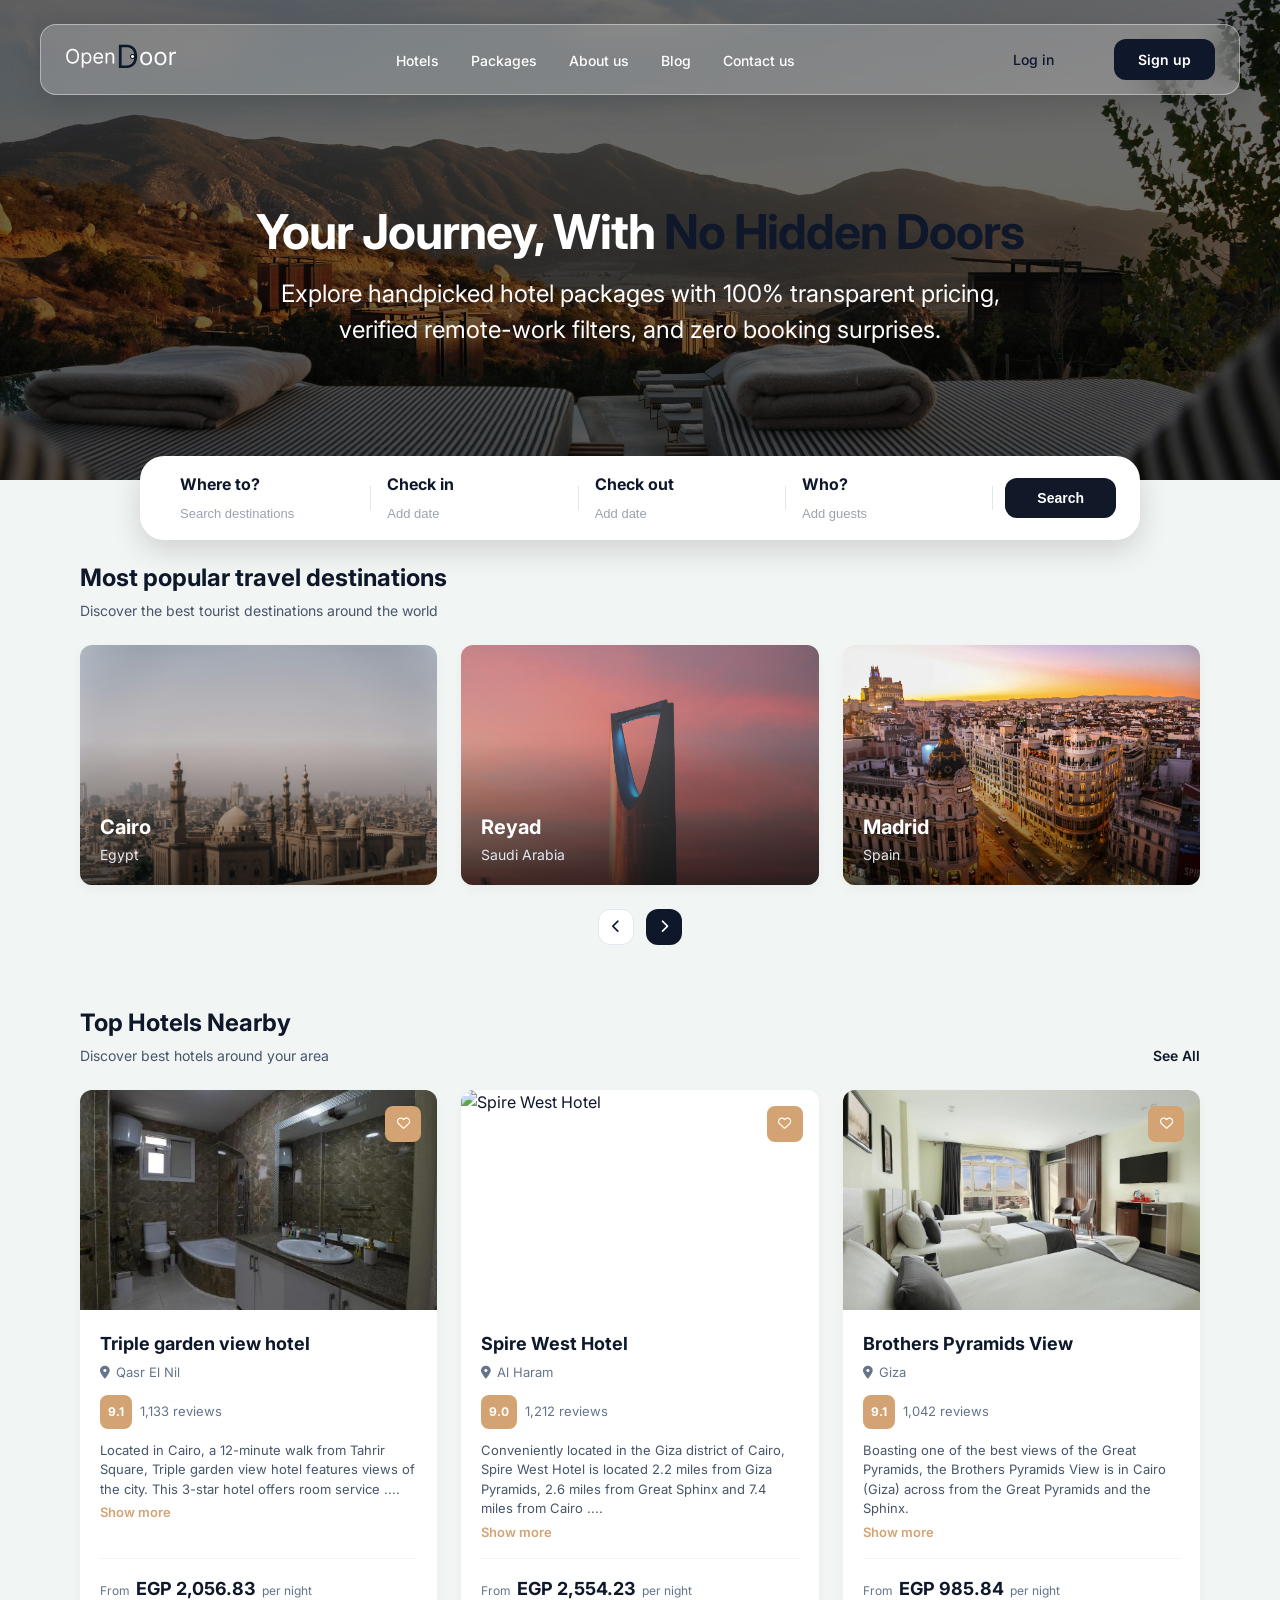
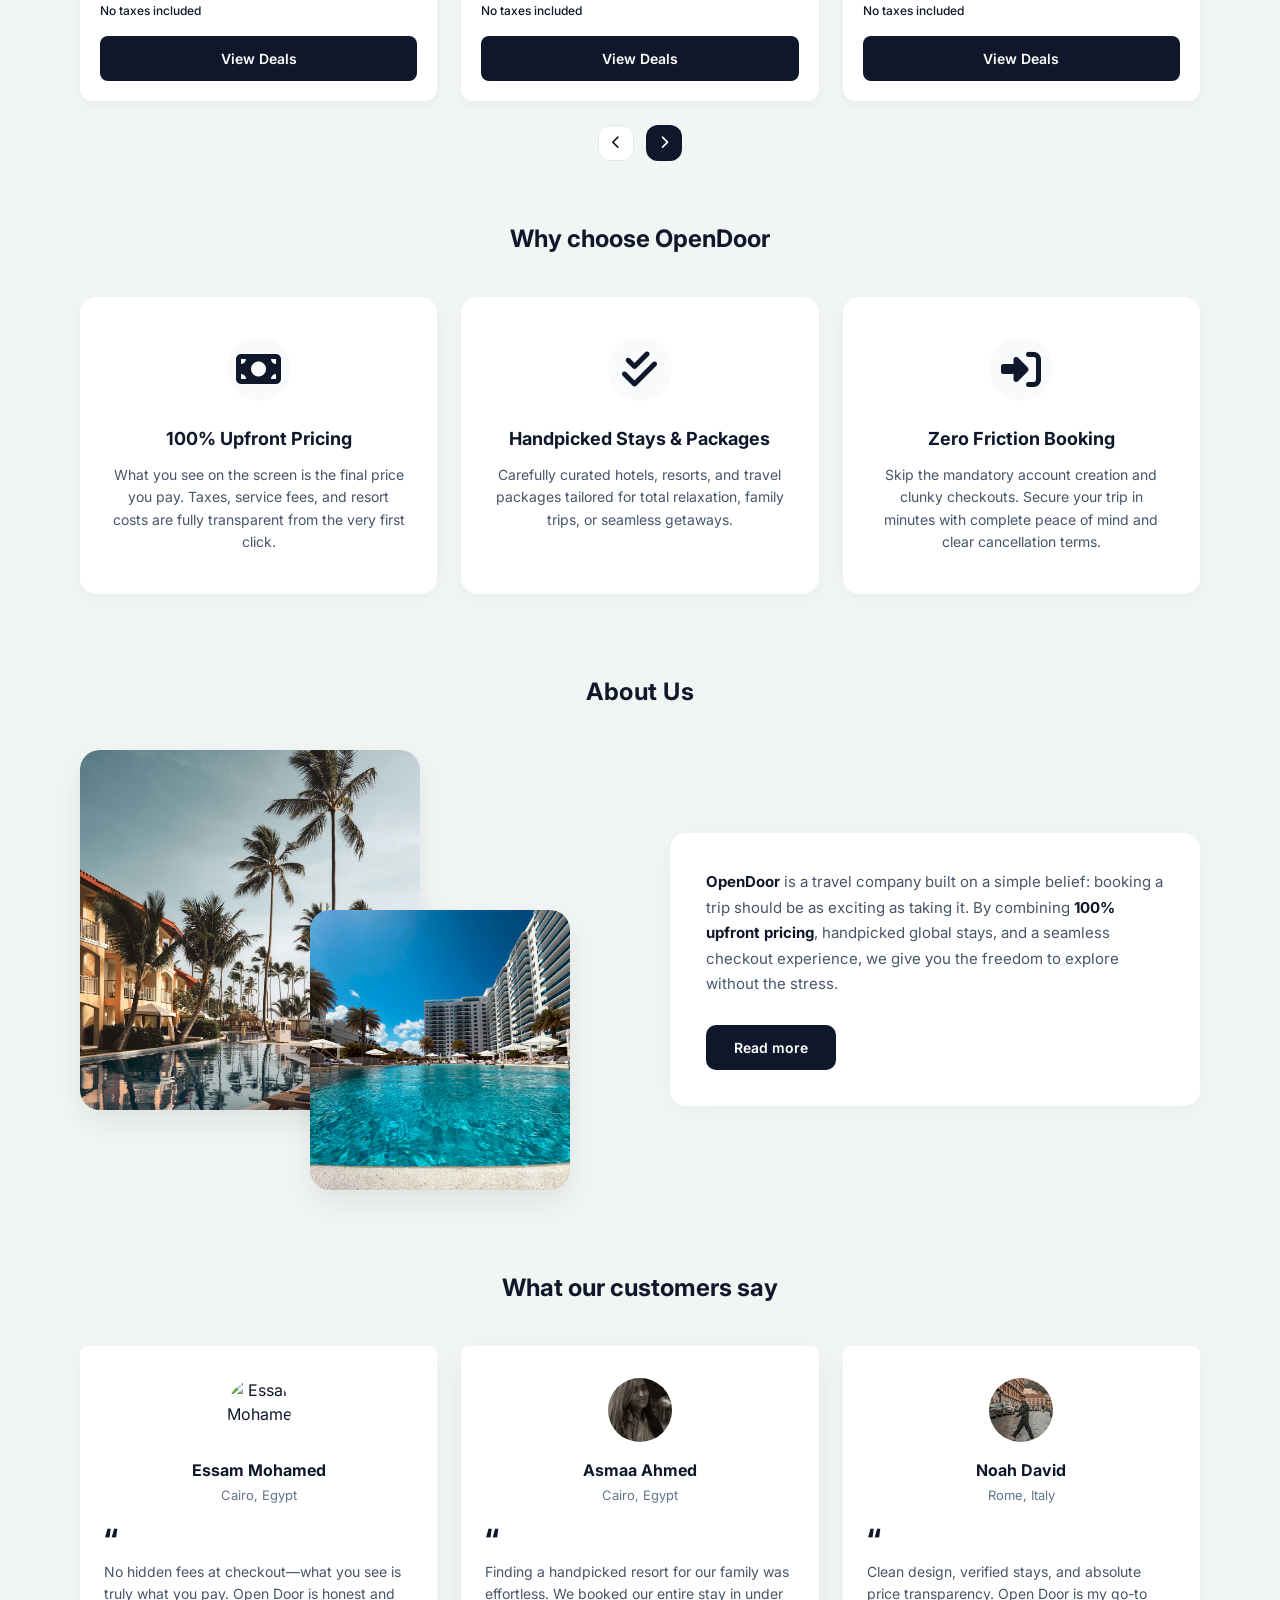
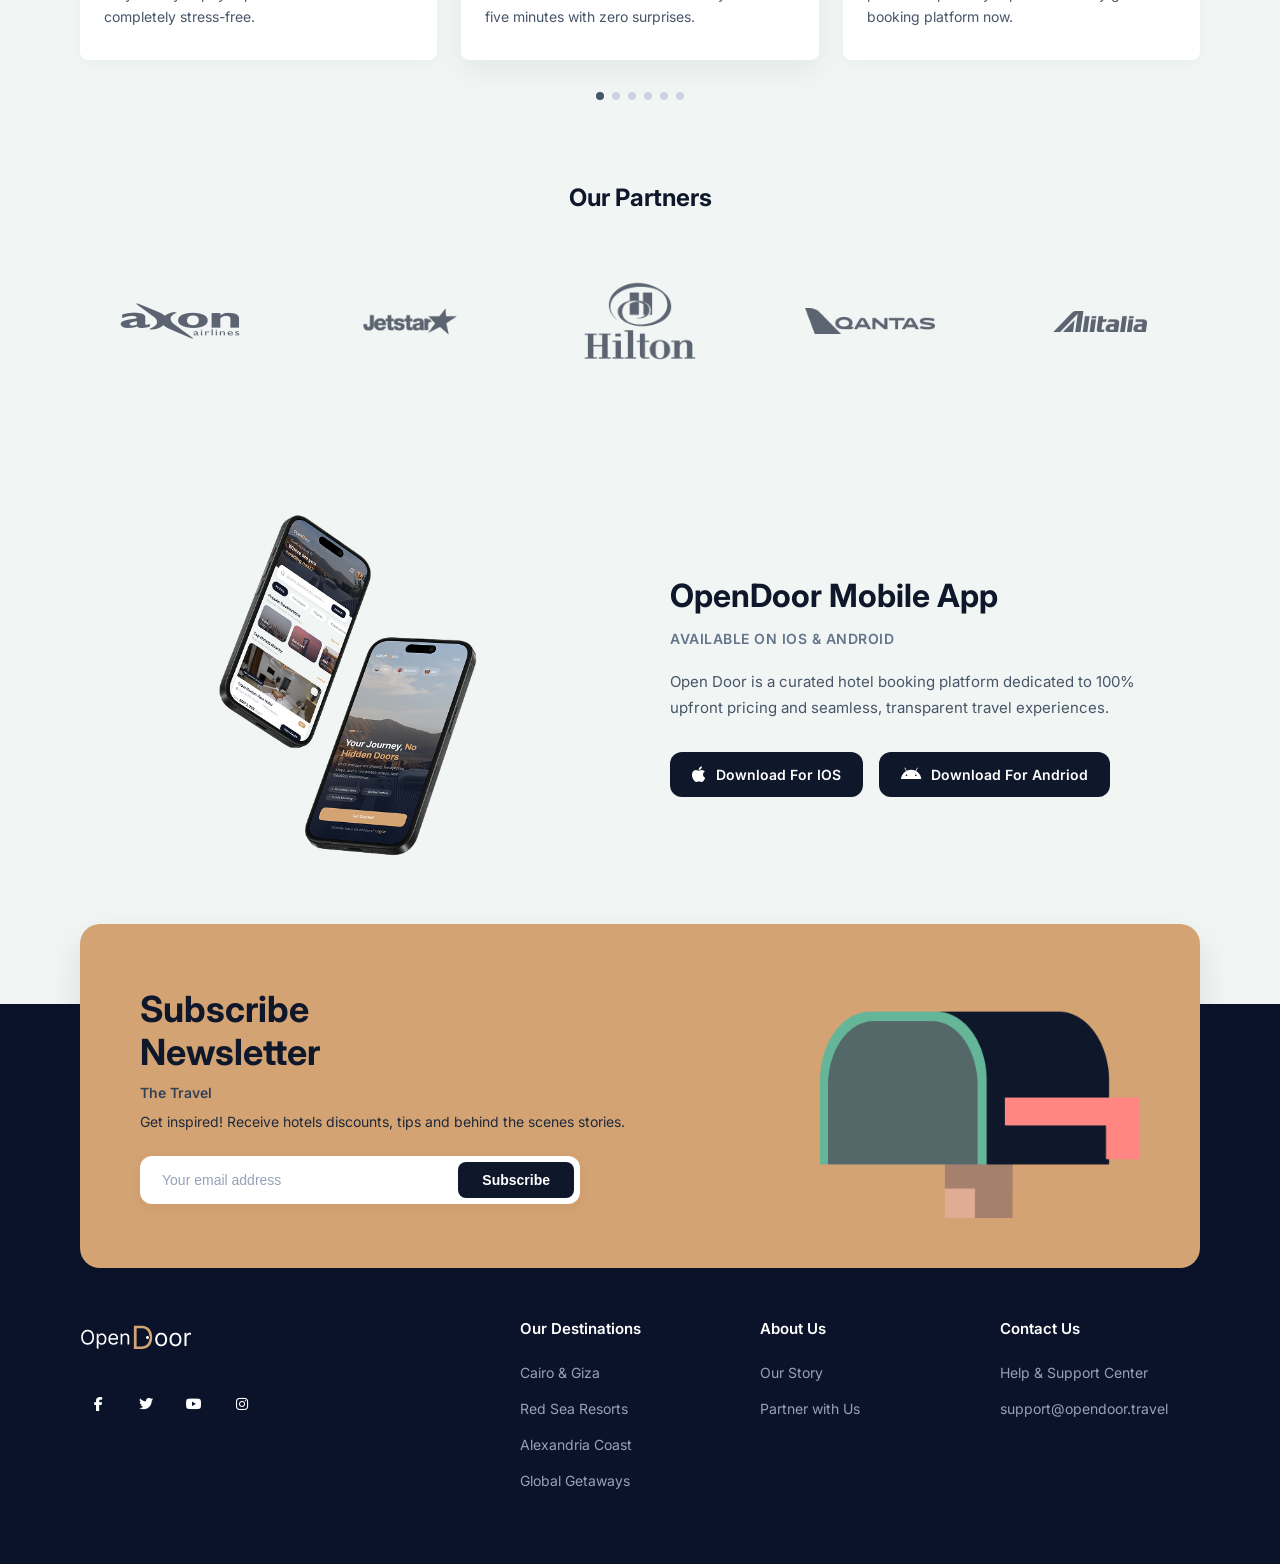
==== commit 5bed79de: "Index.html & style css are ready." ====
--- a/index.html
+++ b/index.html
@@ -29,7 +29,7 @@
                 <li><a href="index.html#packages">Packages</a></li>
                 <li><a href="index.html#about">About us</a></li>
                 <li><a href="#">Blog</a></li>
-                <li><a href="index.html">Contact us</a></li>
+                <li><a href="contact.html">Contact us</a></li>
             </ul>
 
             <!-- 3. Right Column: Auth Buttons -->
@@ -370,7 +370,7 @@
         </div>
     </section>
 
-    <!-- Our Partners Section                      -->
+    <!-- Our Partners Section -->
     <section class="partners-section">
         <!-- Section Title Centered -->
         <h2 class="partners-section-title">Our Partners</h2>
--- a/css/style.css
+++ b/css/style.css
@@ -35,9 +35,9 @@
 .hero-section::after {
     content: '';
     position: absolute;
-    inset: 0;
+    inset: 0; /* defines the distances from the outer edges of an element's containing block */
     background: rgba(0, 0, 0, 0.58);
-    z-index: 1; 
+    z-index: 1; /* Controls the stacking order of elements that overlap each other on the page */
 }
 
 /* Ensure all content sits above the overlay */
@@ -755,25 +755,25 @@
     display: grid;
     grid-template-columns: repeat(3, 1fr);
     gap: 24px;
-    align-items: center;
+    align-items: stretch; /* Ensures all grid items stretch to the same height */
 }
 
 .testimonial-card {
     background: #FFFFFF;
-    border-radius: 16px;
+    border-radius: 8px; /* Matches your half-radius styling */
     padding: 32px 24px;
     box-shadow: 0 4px 16px rgba(0, 0, 0, 0.03);
     text-align: center;
     display: flex;
     flex-direction: column;
     align-items: center;
-    transition: transform 0.2s ease, box-shadow 0.2s ease;
-}
-
-/* Slightly elevated style for the active center card matching the design */
+    height: 100%; /* Fills the grid row height equally */
+    transition: box-shadow 0.2s ease;
+}
+
 .testimonial-card-active {
     box-shadow: 0 10px 30px rgba(0, 0, 0, 0.06);
-    transform: translateY(-4px);
+    transform: none; /* Prevents uneven height/position displacement */
 }
 
 .testimonial-avatar {
@@ -989,7 +989,7 @@
 /* Newsletter Banner & Footer       */
 
 .site-footer-wrapper {
-    background-color: #0B132B; /* Dark navy background matching your layout */
+    background-color: #0B132B;
     padding: 0 40px 60px 40px;
     position: relative;
     margin-top: 120px;
@@ -999,7 +999,7 @@
 .newsletter-banner {
     max-width: 1120px;
     margin: 0 auto;
-    background-color: #D4A373; /* Warm sand banner color */
+    background-color: #D4A373;
     border-radius: 20px;
     padding: 50px 60px;
     display: flex;
@@ -1381,9 +1381,8 @@
 }
 
 .page-num:hover, .page-num.active {
-    background: #0F172A;
+    background: #D4A373;
     color: #FFFFFF;
-    border-color: #0F172A;
 }
 
 .showing-results-text {
@@ -1415,4 +1414,877 @@
 .pill-next-btn:hover {
     background-color: #1E293B;
     transform: translateY(-2px);
+}
+
+
+/* ------------------------------------------------ */
+/* Property Details Page Styles       */
+
+.property-page-container {
+    max-width: 1200px;
+    margin: 40px auto;
+    padding: 0 40px;
+}
+
+.property-title-header {
+    margin-bottom: 24px;
+}
+
+.property-title-header h1 {
+    font-size: 28px;
+    font-weight: 700;
+    color: #0F172A;
+    margin-bottom: 6px;
+}
+
+.property-address {
+    font-size: 14px;
+    color: #64748B;
+    display: flex;
+    align-items: center;
+    gap: 8px;
+}
+
+.show-map-trigger {
+    color: #0F172A;
+    font-weight: 600;
+    text-decoration: underline;
+}
+
+.property-main-grid {
+    display: grid;
+    grid-template-columns: 1fr 380px;
+    gap: 32px;
+    align-items: start;
+}
+
+.property-left-content {
+    display: flex;
+    flex-direction: column;
+    gap: 32px;
+}
+
+/* Gallery - Half Radius (8px) */
+.property-gallery {
+    border-radius: 8px;
+    padding: 16px;
+}
+
+.gallery-main-img {
+    position: relative;
+    width: 100%;
+    height: 400px;
+    border-radius: 6px;
+    overflow: hidden;
+    margin-bottom: 12px;
+}
+
+.gallery-main-img img {
+    width: 100%;
+    height: 100%;
+    object-fit: cover;
+}
+
+.gallery-thumbs-row {
+    display: flex;
+    justify-content: flex-start;
+    gap: 10px;
+}
+
+.thumb-img {
+    width: 20%;
+    max-width: 110px;   
+    height: 75px;
+    border-radius: 6px;
+    overflow: hidden;
+    cursor: pointer;
+    opacity: 0.7;
+    transition: opacity 0.2s ease, transform 0.2s ease;
+}
+
+.thumb-img img {
+    width: 100%;
+    height: 100%;
+    object-fit: cover;
+}
+
+.thumb-img:hover, .thumb-img.active-thumb {
+    opacity: 1;
+    transform: translateY(-2px);
+}
+
+.property-amenities-row {
+    background: #FFFFFF;
+    border-radius: 8px;
+    padding: 24px;
+    display: grid;
+    grid-template-columns: repeat(2, 1fr);
+    gap: 20px;
+    box-shadow: 0 4px 16px rgba(0, 0, 0, 0.04);
+}
+
+.amenity-badge-item {
+    display: flex;
+    align-items: flex-start;
+    gap: 16px;
+}
+
+.amenity-badge-item i {
+    font-size: 22px;
+    margin-top: 2px;
+}
+
+.amenity-badge-item div {
+    display: flex;
+    flex-direction: column;
+}
+
+.amenity-badge-item strong {
+    font-size: 14px;
+    font-weight: 700;
+    color: #0F172A;
+    margin-bottom: 2px;
+}
+
+.amenity-badge-item span {
+    font-size: 12px;
+    color: #64748B;
+    line-height: 1.4;
+}
+
+
+.property-flat-section {
+    background: transparent;
+    padding: 0;
+    box-shadow: none;
+}
+
+.property-flat-section h2 {
+    font-size: 20px;
+    font-weight: 700;
+    color: #0F172A;
+    margin-bottom: 16px;
+}
+
+.description-content p {
+    font-size: 14px;
+    color: #475569;
+    line-height: 1.7;
+    margin-bottom: 16px;
+}
+
+.description-content p:last-child {
+    margin-bottom: 0;
+}
+
+.description-content strong {
+    color: #0F172A;
+}
+
+.activities-box h3 {
+    font-size: 15px;
+    font-weight: 600;
+    color: #0F172A;
+    margin-bottom: 12px;
+}
+
+.activities-box ul {
+    list-style-type: disc;
+    padding-left: 20px;
+    display: flex;
+    flex-direction: column;
+    gap: 8px;
+}
+
+.activities-box ul li {
+    font-size: 14px;
+    color: #475569;
+}
+
+
+.property-full-width-section {
+    grid-column: 1 / -1;
+    border-radius: 8px;
+    padding: 8px;
+}
+
+.property-full-width-section h2 {
+    font-size: 20px;
+    font-weight: 700;
+    color: #0F172A;
+    margin-bottom: 16px;
+}
+
+.area-info-grid {
+    display: grid;
+    grid-template-columns: repeat(3, 1fr);
+    gap: 20px;
+}
+
+.area-col h4 {
+    font-size: 14px;
+    font-weight: 700;
+    color: #0F172A;
+    margin-bottom: 12px;
+}
+
+.area-col ul {
+    list-style: none;
+    display: flex;
+    flex-direction: column;
+    gap: 10px;
+}
+
+.area-col ul li {
+    display: flex;
+    justify-content: space-between;
+    font-size: 13px;
+    color: #475569;
+}
+
+.property-testimonials {
+    grid-template-columns: repeat(3, 1fr) !important;
+    padding: 0 !important;
+    background: transparent !important;
+    box-shadow: none !important;
+}
+
+/* RIGHT SIDEBAR: Un-sticky booking & map */
+.property-right-sidebar {
+    position: static;
+    display: flex;
+    flex-direction: column;
+    gap: 24px;
+}
+
+
+.booking-sidebar-card {
+    background: #FFFFFF;
+    border-radius: 8px;
+    padding: 24px;
+    box-shadow: 0 4px 20px rgba(0, 0, 0, 0.06);
+    display: flex;
+    flex-direction: column;
+    gap: 16px;
+}
+
+.booking-field {
+    display: flex;
+    flex-direction: column;
+    gap: 6px;
+}
+
+.booking-field.full-width {
+    margin-bottom: 0;
+}
+
+.booking-field label {
+    font-size: 12px;
+    font-weight: 600;
+    color: #64748B;
+}
+
+.date-input-display, .guests-input-display {
+    background: #F8FAFC;
+    border: 1px solid #E2E8F0;
+    border-radius: 6px;
+    padding: 10px 14px;
+    display: flex;
+    justify-content: space-between;
+    align-items: center;
+    font-size: 13px;
+    font-weight: 600;
+    color: #0F172A;
+}
+
+.date-input-display i, .guests-input-display i {
+    font-size: 14px;
+}
+
+.booking-subtotal-area {
+    display: flex;
+    justify-content: space-between;
+    align-items: center;
+    border-top: 1px solid #F1F5F9;
+    padding-top: 16px;
+    margin-bottom: 4px;
+    font-size: 14px;
+    color: #64748B;
+}
+
+.booking-subtotal-area strong {
+    font-size: 18px;
+    color: #0F172A;
+}
+
+.book-now-btn {
+    width: 100%;
+    background-color: #0F172A;
+    color: #FFFFFF;
+    border: none;
+    padding: 14px;
+    border-radius: 8px;
+    font-size: 15px;
+    font-weight: 600;
+    cursor: pointer;
+    transition: background-color 0.2s ease;
+    margin-bottom: 0;
+}
+
+.book-now-btn:hover {
+    background-color: #1E293B;
+}
+
+.share-activity-btn {
+    width: 100%;
+    background: transparent;
+    border: 1px solid #E2E8F0;
+    color: #0F172A;
+    padding: 12px;
+    border-radius: 8px;
+    font-size: 14px;
+    font-weight: 600;
+    cursor: pointer;
+    display: flex;
+    align-items: center;
+    justify-content: center;
+    gap: 8px;
+    transition: background 0.2s ease;
+}
+
+.share-activity-btn:hover {
+    background: #F8FAFC;
+}
+
+
+.map-widget-card {
+    border-radius: 8px;
+    padding: 16px;
+}
+
+.map-widget-title {
+    font-size: 14px;
+    font-weight: 700;
+    color: #0F172A;
+    display: block;
+    margin-bottom: 12px;
+}
+
+.map-preview-wrap {
+    position: relative;
+    width: 100%;
+    height: 180px;
+    border-radius: 6px;
+    overflow: hidden;
+}
+
+.map-preview-wrap img {
+    width: 100%;
+    height: 100%;
+    object-fit: cover;
+}
+
+.show-on-map-btn {
+    position: absolute;
+    top: 50%;
+    left: 50%;
+    transform: translate(-50%, -50%);
+    background-color: #0F172A;
+    color: #FFFFFF;
+    padding: 8px 20px;
+    border-radius: 6px;
+    font-size: 13px;
+    font-weight: 600;
+    text-decoration: none;
+    box-shadow: 0 4px 12px rgba(0, 0, 0, 0.2);
+    white-space: nowrap;
+}
+
+.show-on-map-btn:hover {
+    background-color: #1E293B;
+}
+
+/* Global Icon Accent Color Override (#D4A373) */
+.share-icon-custom,
+.property-amenities-row i,
+.amenity-badge-item i,
+.property-address i,
+.date-input-display i,
+.guests-input-display i {
+    color: #D4A373 !important;
+}
+
+/* ------------------------------------------------ */
+/* Booking Checkout Page Styles                     */
+
+.booking-page-container {
+    max-width: 1200px;
+    margin: 40px auto;
+    padding: 0 40px;
+}
+
+.booking-hero-compact {
+    height: 220px;
+    margin-bottom: 40px;
+}
+
+/* Step Progress Indicator Bar */
+.checkout-steps-bar {
+    display: flex;
+    align-items: center;
+    justify-content: center;
+    gap: 16px;
+    margin-bottom: 40px;
+    padding: 20px;
+    border-radius: 8px;
+
+}
+
+.step-item {
+    display: flex;
+    align-items: center;
+    gap: 10px;
+}
+
+.step-num {
+    width: 28px;
+    height: 28px;
+    border-radius: 50%;
+    background: #E2E8F0;
+    color: #64748B;
+    font-size: 13px;
+    font-weight: 700;
+    display: flex;
+    align-items: center;
+    justify-content: center;
+}
+
+.step-text {
+    font-size: 14px;
+    font-weight: 600;
+    color: #64748B;
+}
+
+.step-item.completed .step-num {
+    background: #22C55E;
+    color: #FFFFFF;
+}
+
+.step-item.completed .step-text {
+    color: #0F172A;
+}
+
+.step-item.active .step-num {
+    background: #0F172A;
+    color: #FFFFFF;
+}
+
+.step-item.active .step-text {
+    color: #0F172A;
+    font-weight: 700;
+}
+
+.step-line {
+    width: 60px;
+    height: 2px;
+    background: #E2E8F0;
+}
+
+/* Booking Layout Grid */
+.booking-grid-layout {
+    display: grid;
+    grid-template-columns: 1fr 380px;
+    gap: 32px;
+    align-items: start;
+}
+
+.booking-forms-col {
+    display: flex;
+    flex-direction: column;
+    gap: 24px;
+}
+
+/* Form Card Boxes */
+.form-card-box {
+    background: #FFFFFF;
+    border-radius: 8px;
+    padding: 28px;
+    box-shadow: 0 4px 16px rgba(0, 0, 0, 0.04);
+}
+
+.form-card-box h3 {
+    font-size: 18px;
+    font-weight: 700;
+    color: #0F172A;
+    margin-bottom: 20px;
+}
+
+.form-subtitle-note {
+    font-size: 11px;
+    font-weight: 600;
+    color: #64748B;
+    display: block;
+    margin-bottom: 10px;
+    letter-spacing: 0.5px;
+}
+
+.form-row-2 {
+    display: grid;
+    grid-template-columns: 1fr 1fr;
+    gap: 16px;
+    margin-bottom: 16px;
+}
+
+.form-row-2:last-child {
+    margin-bottom: 0;
+}
+
+.form-field {
+    display: flex;
+    flex-direction: column;
+    gap: 6px;
+    margin-bottom: 16px;
+}
+
+.form-field.full-width {
+    margin-bottom: 20px;
+}
+
+.form-field label {
+    font-size: 11px;
+    font-weight: 700;
+    color: #64748B;
+    letter-spacing: 0.5px;
+}
+
+.form-field label span {
+    color: #EF4444;
+}
+
+.form-field input,
+.form-textarea {
+    width: 100%;
+    background: #F8FAFC;
+    border: 1px solid #E2E8F0;
+    border-radius: 6px;
+    padding: 12px 14px;
+    font-size: 14px;
+    color: #0F172A;
+    outline: none;
+    transition: border-color 0.2s ease;
+}
+
+.form-field input:focus,
+.left-icon-select:focus,
+.form-textarea:focus {
+    border-color: #D4A373;
+}
+
+.form-textarea {
+    resize: vertical;
+    min-height: 100px;
+}
+
+
+.custom-select-wrapper {
+    position: relative;
+    width: 100%;
+}
+
+.select-left-icon {
+    position: absolute;
+    right: 14px;
+    top: 50%;
+    transform: translateY(-50%);
+    color: #64748B;
+    font-size: 12px;
+    pointer-events: none;
+}
+
+.left-icon-select {
+    width: 100%;
+    background: #F8FAFC;
+    border: 1px solid #E2E8F0;
+    border-radius: 6px;
+    padding: 12px 38px 12px 14px;
+    font-size: 14px;
+    color: #0F172A;
+    outline: none;
+    appearance: none;
+    -webkit-appearance: none;
+    cursor: pointer;
+}
+
+/* Checkboxes and Payment */
+.checkbox-options-list {
+    display: flex;
+    flex-direction: column;
+    gap: 12px;
+}
+
+.checkout-checkbox {
+    display: flex;
+    align-items: center;
+    gap: 10px;
+    font-size: 14px;
+    color: #475569;
+    cursor: pointer;
+}
+
+.checkout-checkbox input {
+    width: 16px;
+    height: 16px;
+    accent-color: #D4A373;
+}
+
+.payment-radio-options {
+    display: grid;
+    grid-template-columns: 1fr 1fr;
+    gap: 16px;
+    margin-bottom: 20px;
+}
+
+.payment-radio-card {
+    background: #F8FAFC;
+    border: 1px solid #E2E8F0;
+    border-radius: 6px;
+    padding: 14px 16px;
+    display: flex;
+    align-items: center;
+    justify-content: space-between;
+    font-size: 14px;
+    font-weight: 600;
+    color: #0F172A;
+    cursor: pointer;
+}
+
+.radio-left-group {
+    display: flex;
+    align-items: center;
+    gap: 12px;
+}
+
+.payment-radio-card.active-payment {
+    border-color: #0F172A;
+    background: #FFFFFF;
+}
+
+.payment-radio-card input[type="radio"] {
+    accent-color: #0F172A;
+    width: 16px;
+    height: 16px;
+}
+
+.payment-method-icon {
+    color: #64748B;
+    font-size: 18px;
+}
+
+.confirm-booking-btn {
+    width: 100%;
+    background-color: #0F172A;
+    color: #FFFFFF;
+    border: none;
+    padding: 16px;
+    border-radius: 8px;
+    font-size: 15px;
+    font-weight: 600;
+    cursor: pointer;
+    transition: background-color 0.2s ease;
+}
+
+.confirm-booking-btn:hover {
+    background-color: #1E293B;
+}
+
+/* Summary Sidebar */
+.booking-summary-sidebar {
+    position: static;
+}
+
+.summary-card-box {
+    background: #FFFFFF;
+    border-radius: 8px;
+    padding: 24px;
+    box-shadow: 0 4px 16px rgba(0, 0, 0, 0.04);
+}
+
+.summary-card-box h3 {
+    font-size: 18px;
+    font-weight: 700;
+    color: #0F172A;
+    margin-bottom: 4px;
+}
+
+.summary-room-title {
+    font-size: 15px;
+    font-weight: 600;
+    color: #64748B;
+    margin-bottom: 20px;
+}
+
+.summary-details-list {
+    display: flex;
+    flex-direction: column;
+    gap: 12px;
+    border-bottom: 1px solid #F1F5F9;
+    padding-bottom: 16px;
+    margin-bottom: 16px;
+}
+
+.summary-row {
+    display: flex;
+    justify-content: space-between;
+    font-size: 13px;
+    color: #64748B;
+}
+
+.summary-row strong {
+    color: #0F172A;
+}
+
+.summary-amenities-bullets {
+    display: flex;
+    flex-direction: column;
+    gap: 8px;
+    margin-bottom: 20px;
+}
+
+.summary-bullet-item {
+    font-size: 13px;
+    color: #475569;
+    display: flex;
+    align-items: center;
+    gap: 8px;
+}
+
+.summary-bullet-item i {
+    color: #D4A373;
+    font-size: 12px;
+}
+
+.promo-code-box {
+    display: flex;
+    gap: 8px;
+    margin-bottom: 12px;
+}
+
+.promo-code-box input {
+    flex: 1;
+    background: #F8FAFC;
+    border: 1px solid #E2E8F0;
+    border-radius: 6px;
+    padding: 10px 14px;
+    font-size: 13px;
+    outline: none;
+}
+
+.promo-code-box button {
+    background-color: #0F172A;
+    color: #FFFFFF;
+    border: none;
+    padding: 10px 20px;
+    border-radius: 6px;
+    font-size: 13px;
+    font-weight: 600;
+    cursor: pointer;
+}
+
+.promo-applied-badge {
+    background: #F0FDF4;
+    border: 1px solid #BBF7D0;
+    border-radius: 6px;
+    padding: 10px 14px;
+    display: flex;
+    justify-content: space-between;
+    align-items: center;
+    font-size: 13px;
+    color: #166534;
+    margin-bottom: 20px;
+}
+
+.discount-text {
+    font-size: 12px;
+    font-weight: 600;
+}
+
+.remove-promo {
+    color: #EF4444;
+    text-decoration: underline;
+    font-weight: 500;
+    margin-left: 4px;
+}
+
+.summary-total-row {
+    display: flex;
+    justify-content: space-between;
+    align-items: center;
+    border-top: 1px solid #F1F5F9;
+    padding-top: 16px;
+    font-size: 15px;
+    color: #64748B;
+}
+
+.summary-total-row strong {
+    font-size: 20px;
+    color: #0F172A;
+}
+
+
+/* ------------------------------------------------ */
+/* Booking Complete Success Screen Styles           */
+
+.success-card-wrapper {
+    display: flex;
+    justify-content: center;
+    align-items: center;
+    margin: 40px 0 80px 0;
+}
+
+.success-card-box {
+    background: #FFFFFF;
+    border-radius: 8px;
+    padding: 48px 40px;
+    width: 100%;
+    max-width: 600px;
+    text-align: center;
+    box-shadow: 0 4px 20px rgba(0, 0, 0, 0.04);
+}
+
+.success-card-box h2 {
+    font-size: 24px;
+    font-weight: 700;
+    color: #0F172A;
+    margin-bottom: 16px;
+}
+
+.success-main-text {
+    font-size: 18px;
+    color: #0F172A;
+    line-height: 1.5;
+    margin-bottom: 12px;
+}
+
+.success-main-text strong {
+    font-weight: 700;
+}
+
+.success-sub-text {
+    font-size: 14px;
+    color: #64748B;
+    margin-bottom: 32px;
+}
+
+.success-hotel-thumb {
+    width: 100%;
+    height: 280px;
+    border-radius: 8px;
+    overflow: hidden;
+    margin: 0 auto;
+}
+
+.success-hotel-thumb img {
+    width: 100%;
+    height: 100%;
+    object-fit: cover;
 }
